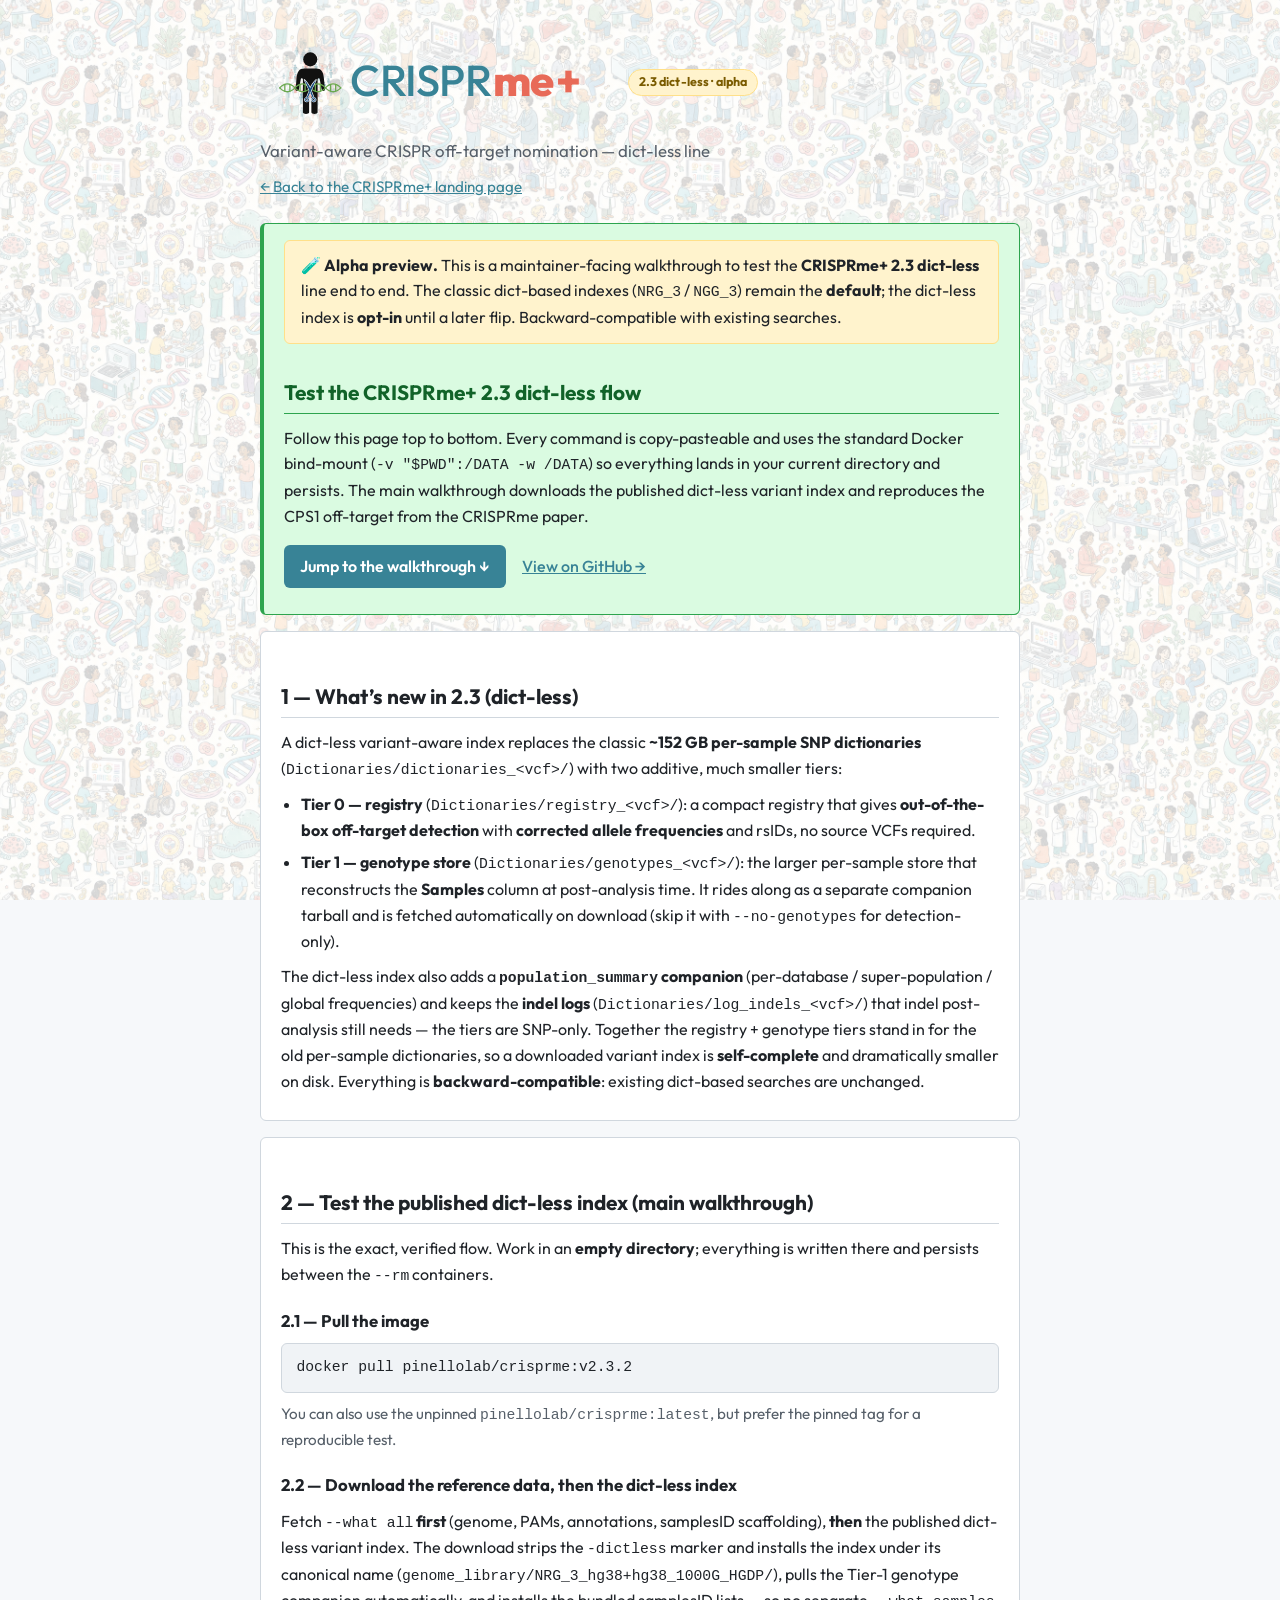
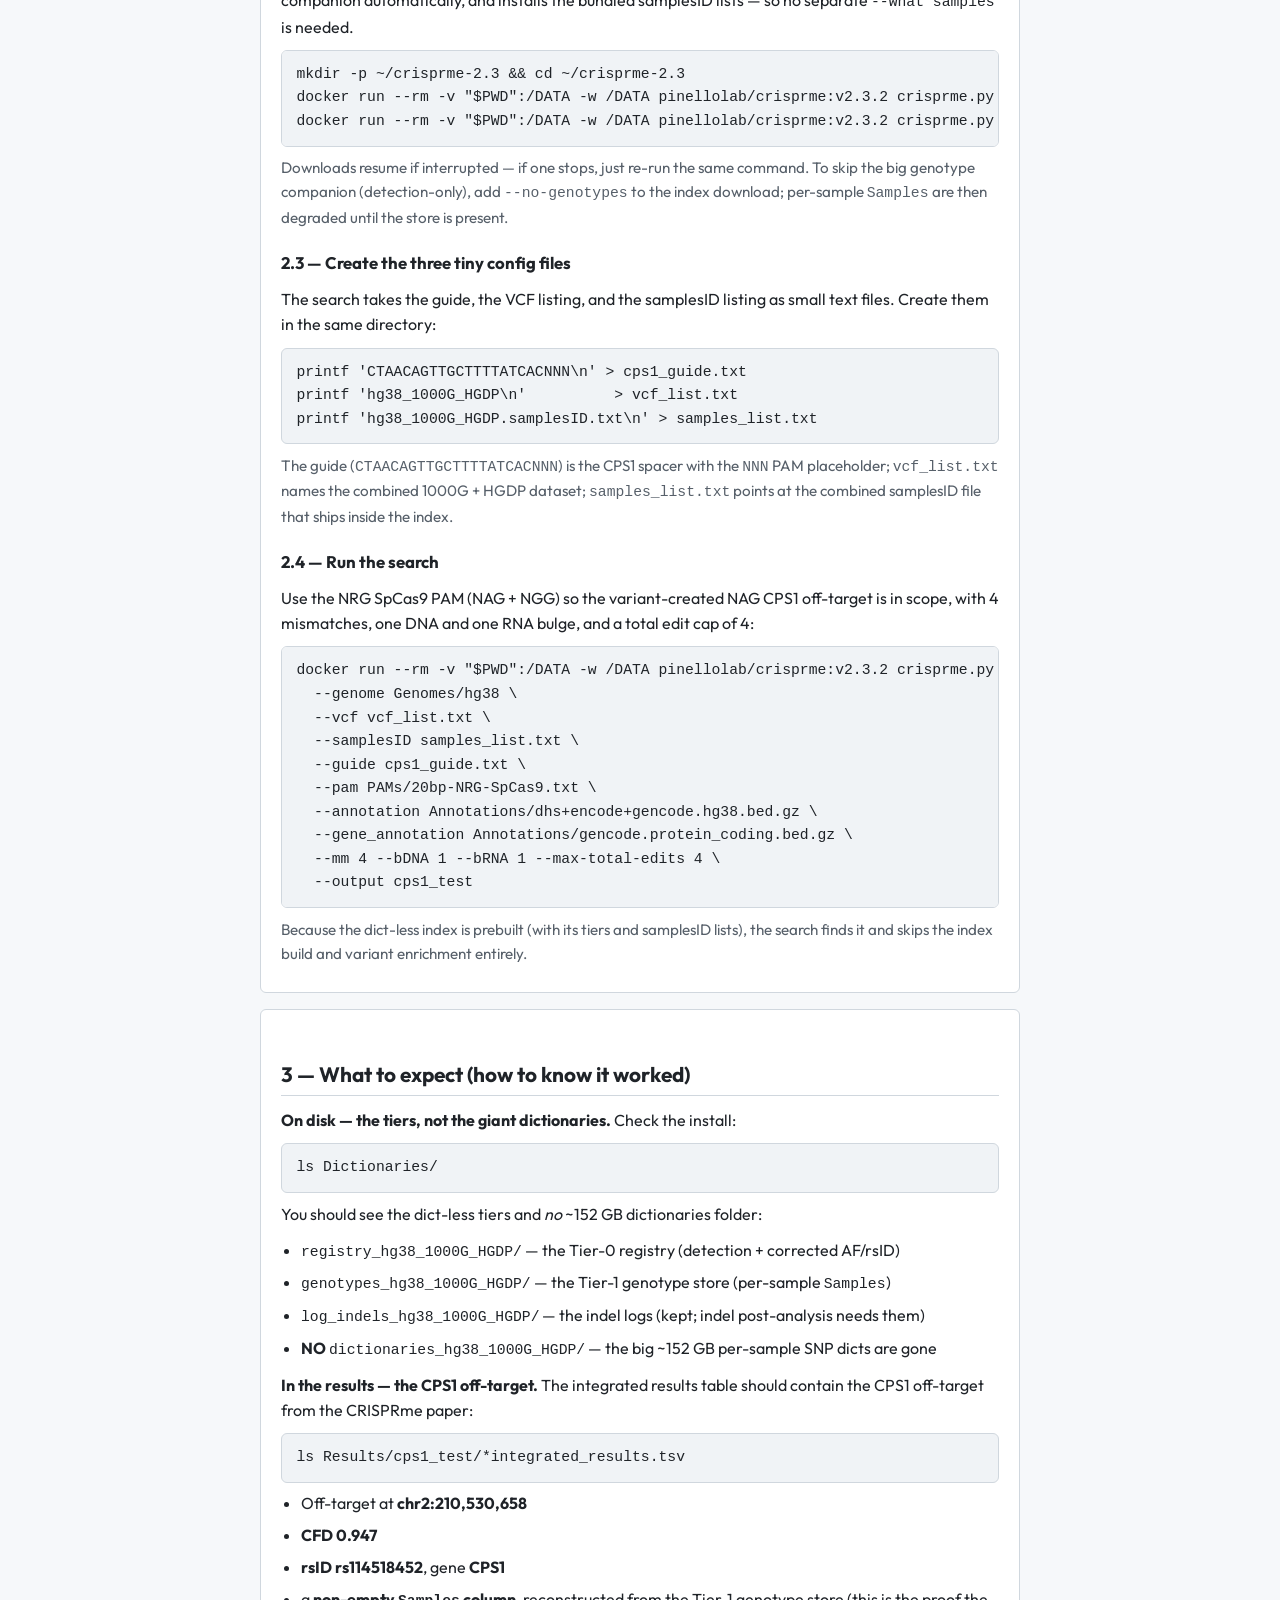
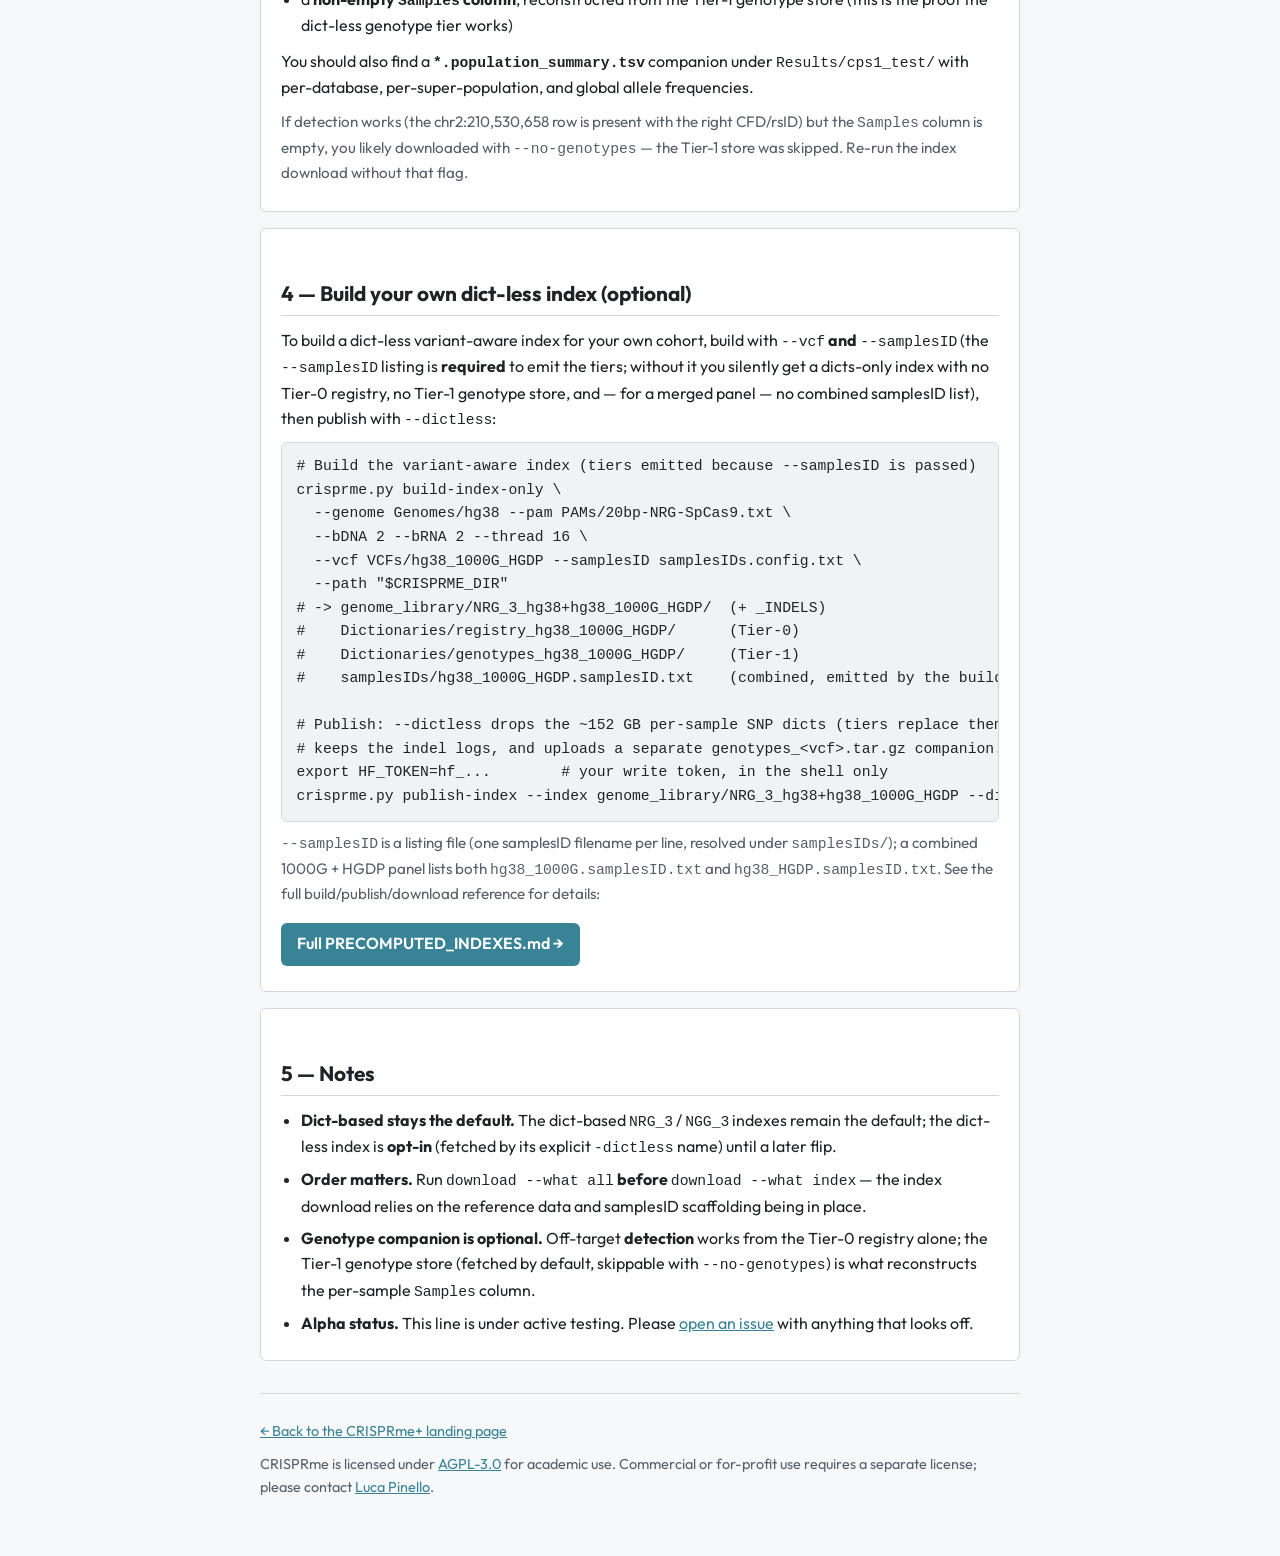
==== docs/alpha_2.3/index.html @ 14f368a3 "docs(alpha_2.3): step-by-step guide for the 2.3 dict-less line Add a new GitHub Pages page at docs/a" ====
<!DOCTYPE html>
<html lang="en">
<head>
  <meta charset="utf-8">
  <meta name="viewport" content="width=device-width, initial-scale=1">
  <meta name="description" content="Step-by-step guide to test the CRISPRme+ 2.3 dict-less line: pull the image, download the published dict-less variant index, run the CPS1 walkthrough, and verify the compact Tier-0 registry + Tier-1 genotype store that replace the ~152 GB per-sample SNP dictionaries.">
  <title>CRISPRme+ 2.3 (dict-less) — step-by-step guide</title>
  <link rel="icon" type="image/svg+xml" href="../crisprme-icon.svg">
  <link rel="icon" type="image/png" sizes="32x32" href="../favicon-32x32.png">
  <link rel="icon" type="image/png" sizes="16x16" href="../favicon-16x16.png">
  <link rel="icon" href="../favicon.ico">
  <link rel="apple-touch-icon" href="../apple-touch-icon.png">
  <link rel="stylesheet" href="../style.css">
</head>
<body>
  <header>
    <div class="brand">
      <img src="../crisprme-logo.svg" alt="CRISPRme+" class="logo">
      <span class="alpha-pill">2.3 dict-less &middot; alpha</span>
    </div>
    <p class="tagline">Variant-aware CRISPR off-target nomination &mdash; dict-less line</p>
    <p class="note"><a href="../">&larr; Back to the CRISPRme+ landing page</a></p>
  </header>

  <main>
    <section class="notice" aria-labelledby="intro-heading">
      <p class="alpha-banner">
        <strong>&#129514; Alpha preview.</strong> This is a maintainer-facing walkthrough
        to test the <strong>CRISPRme+ 2.3 dict-less</strong> line end to end. The
        classic dict-based indexes (<code>NRG_3</code> / <code>NGG_3</code>) remain the
        <strong>default</strong>; the dict-less index is <strong>opt-in</strong> until a
        later flip. Backward-compatible with existing searches.
      </p>
      <h2 id="intro-heading">Test the CRISPRme+ 2.3 dict-less flow</h2>
      <p>
        Follow this page top to bottom. Every command is copy-pasteable and uses the
        standard Docker bind-mount (<code>-v "$PWD":/DATA -w /DATA</code>) so everything
        lands in your current directory and persists. The main walkthrough downloads the
        published dict-less variant index and reproduces the CPS1 off-target from the
        CRISPRme paper.
      </p>
      <p class="cta-row">
        <a class="button" href="#walkthrough-heading">Jump to the walkthrough &darr;</a>
        <a class="secondary" href="https://github.com/pinellolab/crisprme-plus">View on GitHub &rarr;</a>
      </p>
    </section>

    <!-- ============ 1. What's new ============ -->
    <section aria-labelledby="whatsnew-heading">
      <h2 id="whatsnew-heading">1 &mdash; What&rsquo;s new in 2.3 (dict-less)</h2>
      <p>
        A dict-less variant-aware index replaces the classic <strong>~152&nbsp;GB
        per-sample SNP dictionaries</strong> (<code>Dictionaries/dictionaries_&lt;vcf&gt;/</code>)
        with two additive, much smaller tiers:
      </p>
      <ul class="reqs">
        <li>
          <strong>Tier&nbsp;0 &mdash; registry</strong>
          (<code>Dictionaries/registry_&lt;vcf&gt;/</code>): a compact registry that gives
          <strong>out-of-the-box off-target detection</strong> with
          <strong>corrected allele frequencies</strong> and rsIDs, no source VCFs
          required.
        </li>
        <li>
          <strong>Tier&nbsp;1 &mdash; genotype store</strong>
          (<code>Dictionaries/genotypes_&lt;vcf&gt;/</code>): the larger per-sample store
          that reconstructs the <strong>Samples</strong> column at post-analysis time. It
          rides along as a separate companion tarball and is fetched automatically on
          download (skip it with <code>--no-genotypes</code> for detection-only).
        </li>
      </ul>
      <p>
        The dict-less index also adds a <strong><code>population_summary</code>
        companion</strong> (per-database / super-population / global frequencies) and
        keeps the <strong>indel logs</strong> (<code>Dictionaries/log_indels_&lt;vcf&gt;/</code>)
        that indel post-analysis still needs &mdash; the tiers are SNP-only. Together the
        registry&nbsp;+&nbsp;genotype tiers stand in for the old per-sample dictionaries,
        so a downloaded variant index is <strong>self-complete</strong> and dramatically
        smaller on disk. Everything is <strong>backward-compatible</strong>: existing
        dict-based searches are unchanged.
      </p>
    </section>

    <!-- ============ 2. Main walkthrough ============ -->
    <section aria-labelledby="walkthrough-heading">
      <h2 id="walkthrough-heading">2 &mdash; Test the published dict-less index (main walkthrough)</h2>
      <p>
        This is the exact, verified flow. Work in an <strong>empty directory</strong>;
        everything is written there and persists between the <code>--rm</code>
        containers.
      </p>

      <h3>2.1 &mdash; Pull the image</h3>
      <pre><code>docker pull pinellolab/crisprme:v2.3.2</code></pre>
      <p class="note">
        You can also use the unpinned <code>pinellolab/crisprme:latest</code>, but prefer
        the pinned tag for a reproducible test.
      </p>

      <h3>2.2 &mdash; Download the reference data, then the dict-less index</h3>
      <p>
        Fetch <code>--what all</code> <strong>first</strong> (genome, PAMs, annotations,
        samplesID scaffolding), <strong>then</strong> the published dict-less variant
        index. The download strips the <code>-dictless</code> marker and installs the
        index under its canonical name (<code>genome_library/NRG_3_hg38+hg38_1000G_HGDP/</code>),
        pulls the Tier-1 genotype companion automatically, and installs the bundled
        samplesID lists &mdash; so no separate <code>--what samples</code> is needed.
      </p>
      <pre><code>mkdir -p ~/crisprme-2.3 &amp;&amp; cd ~/crisprme-2.3
docker run --rm -v "$PWD":/DATA -w /DATA pinellolab/crisprme:v2.3.2 crisprme.py download --what all
docker run --rm -v "$PWD":/DATA -w /DATA pinellolab/crisprme:v2.3.2 crisprme.py download --what index --index-name NRG_3_hg38-dictless+hg38_1000G_HGDP</code></pre>
      <p class="note">
        Downloads resume if interrupted &mdash; if one stops, just re-run the same
        command. To skip the big genotype companion (detection-only), add
        <code>--no-genotypes</code> to the index download; per-sample
        <code>Samples</code> are then degraded until the store is present.
      </p>

      <h3>2.3 &mdash; Create the three tiny config files</h3>
      <p>
        The search takes the guide, the VCF listing, and the samplesID listing as small
        text files. Create them in the same directory:
      </p>
      <pre><code>printf 'CTAACAGTTGCTTTTATCACNNN\n' &gt; cps1_guide.txt
printf 'hg38_1000G_HGDP\n'          &gt; vcf_list.txt
printf 'hg38_1000G_HGDP.samplesID.txt\n' &gt; samples_list.txt</code></pre>
      <p class="note">
        The guide (<code>CTAACAGTTGCTTTTATCACNNN</code>) is the CPS1 spacer with the
        <code>NNN</code> PAM placeholder; <code>vcf_list.txt</code> names the combined
        1000G&nbsp;+&nbsp;HGDP dataset; <code>samples_list.txt</code> points at the
        combined samplesID file that ships inside the index.
      </p>

      <h3>2.4 &mdash; Run the search</h3>
      <p>
        Use the NRG SpCas9 PAM (NAG&nbsp;+&nbsp;NGG) so the variant-created NAG CPS1
        off-target is in scope, with 4 mismatches, one DNA and one RNA bulge, and a total
        edit cap of 4:
      </p>
      <pre><code>docker run --rm -v "$PWD":/DATA -w /DATA pinellolab/crisprme:v2.3.2 crisprme.py complete-search \
  --genome Genomes/hg38 \
  --vcf vcf_list.txt \
  --samplesID samples_list.txt \
  --guide cps1_guide.txt \
  --pam PAMs/20bp-NRG-SpCas9.txt \
  --annotation Annotations/dhs+encode+gencode.hg38.bed.gz \
  --gene_annotation Annotations/gencode.protein_coding.bed.gz \
  --mm 4 --bDNA 1 --bRNA 1 --max-total-edits 4 \
  --output cps1_test</code></pre>
      <p class="note">
        Because the dict-less index is prebuilt (with its tiers and samplesID lists), the
        search finds it and skips the index build and variant enrichment entirely.
      </p>
    </section>

    <!-- ============ 3. What to expect ============ -->
    <section aria-labelledby="expect-heading">
      <h2 id="expect-heading">3 &mdash; What to expect (how to know it worked)</h2>
      <p><strong>On disk &mdash; the tiers, not the giant dictionaries.</strong> Check the install:</p>
      <pre><code>ls Dictionaries/</code></pre>
      <p>You should see the dict-less tiers and <em>no</em> ~152&nbsp;GB dictionaries folder:</p>
      <ul class="reqs">
        <li><code>registry_hg38_1000G_HGDP/</code> &mdash; the Tier-0 registry (detection + corrected AF/rsID)</li>
        <li><code>genotypes_hg38_1000G_HGDP/</code> &mdash; the Tier-1 genotype store (per-sample <code>Samples</code>)</li>
        <li><code>log_indels_hg38_1000G_HGDP/</code> &mdash; the indel logs (kept; indel post-analysis needs them)</li>
        <li><strong>NO</strong> <code>dictionaries_hg38_1000G_HGDP/</code> &mdash; the big ~152&nbsp;GB per-sample SNP dicts are gone</li>
      </ul>

      <p><strong>In the results &mdash; the CPS1 off-target.</strong> The integrated results table should contain the CPS1 off-target from the CRISPRme paper:</p>
      <pre><code>ls Results/cps1_test/*integrated_results.tsv</code></pre>
      <ul class="reqs">
        <li>Off-target at <strong>chr2:210,530,658</strong></li>
        <li><strong>CFD 0.947</strong></li>
        <li><strong>rsID rs114518452</strong>, gene <strong>CPS1</strong></li>
        <li>a <strong>non-empty <code>Samples</code> column</strong>, reconstructed from the Tier-1 genotype store (this is the proof the dict-less genotype tier works)</li>
      </ul>
      <p>
        You should also find a <strong><code>*.population_summary.tsv</code></strong>
        companion under <code>Results/cps1_test/</code> with per-database,
        per-super-population, and global allele frequencies.
      </p>
      <p class="note">
        If detection works (the chr2:210,530,658 row is present with the right CFD/rsID)
        but the <code>Samples</code> column is empty, you likely downloaded with
        <code>--no-genotypes</code> &mdash; the Tier-1 store was skipped. Re-run the index
        download without that flag.
      </p>
    </section>

    <!-- ============ 4. Build your own ============ -->
    <section aria-labelledby="build-heading">
      <h2 id="build-heading">4 &mdash; Build your own dict-less index (optional)</h2>
      <p>
        To build a dict-less variant-aware index for your own cohort, build with
        <code>--vcf</code> <strong>and</strong> <code>--samplesID</code> (the
        <code>--samplesID</code> listing is <strong>required</strong> to emit the tiers;
        without it you silently get a dicts-only index with no Tier-0 registry, no Tier-1
        genotype store, and &mdash; for a merged panel &mdash; no combined samplesID
        list), then publish with <code>--dictless</code>:
      </p>
      <pre><code># Build the variant-aware index (tiers emitted because --samplesID is passed)
crisprme.py build-index-only \
  --genome Genomes/hg38 --pam PAMs/20bp-NRG-SpCas9.txt \
  --bDNA 2 --bRNA 2 --thread 16 \
  --vcf VCFs/hg38_1000G_HGDP --samplesID samplesIDs.config.txt \
  --path "$CRISPRME_DIR"
# -> genome_library/NRG_3_hg38+hg38_1000G_HGDP/  (+ _INDELS)
#    Dictionaries/registry_hg38_1000G_HGDP/      (Tier-0)
#    Dictionaries/genotypes_hg38_1000G_HGDP/     (Tier-1)
#    samplesIDs/hg38_1000G_HGDP.samplesID.txt    (combined, emitted by the build)

# Publish: --dictless drops the ~152 GB per-sample SNP dicts (tiers replace them),
# keeps the indel logs, and uploads a separate genotypes_&lt;vcf&gt;.tar.gz companion.
export HF_TOKEN=hf_...        # your write token, in the shell only
crisprme.py publish-index --index genome_library/NRG_3_hg38+hg38_1000G_HGDP --dictless</code></pre>
      <p class="note">
        <code>--samplesID</code> is a listing file (one samplesID filename per line,
        resolved under <code>samplesIDs/</code>); a combined 1000G&nbsp;+&nbsp;HGDP panel
        lists both <code>hg38_1000G.samplesID.txt</code> and
        <code>hg38_HGDP.samplesID.txt</code>. See the full build/publish/download
        reference for details:
      </p>
      <p class="cta-row">
        <a class="button" href="https://github.com/pinellolab/crisprme-plus/blob/main/docs/PRECOMPUTED_INDEXES.md">Full PRECOMPUTED_INDEXES.md &rarr;</a>
      </p>
    </section>

    <!-- ============ 5. Notes ============ -->
    <section aria-labelledby="notes-heading">
      <h2 id="notes-heading">5 &mdash; Notes</h2>
      <ul class="reqs">
        <li>
          <strong>Dict-based stays the default.</strong> The dict-based
          <code>NRG_3</code> / <code>NGG_3</code> indexes remain the default; the
          dict-less index is <strong>opt-in</strong> (fetched by its explicit
          <code>-dictless</code> name) until a later flip.
        </li>
        <li>
          <strong>Order matters.</strong> Run <code>download --what all</code>
          <strong>before</strong> <code>download --what index</code> &mdash; the index
          download relies on the reference data and samplesID scaffolding being in place.
        </li>
        <li>
          <strong>Genotype companion is optional.</strong> Off-target
          <strong>detection</strong> works from the Tier-0 registry alone; the Tier-1
          genotype store (fetched by default, skippable with <code>--no-genotypes</code>)
          is what reconstructs the per-sample <code>Samples</code> column.
        </li>
        <li>
          <strong>Alpha status.</strong> This line is under active testing. Please
          <a href="https://github.com/pinellolab/crisprme-plus/issues/new/choose">open an issue</a>
          with anything that looks off.
        </li>
      </ul>
    </section>
  </main>

  <footer>
    <p>
      <a href="../">&larr; Back to the CRISPRme+ landing page</a>
    </p>
    <p>
      CRISPRme is licensed under
      <a href="https://github.com/pinellolab/crisprme-plus/blob/main/LICENSE">AGPL-3.0</a>
      for academic use. Commercial or for-profit use requires a separate
      license; please contact
      <a href="mailto:lpinello@mgh.harvard.edu">Luca Pinello</a>.
    </p>
  </footer>
</body>
</html>
---- docs/style.css ----
@font-face {
  font-family: 'Outfit';
  src: url('fonts/Outfit-variable.woff2') format('woff2');
  font-weight: 300 800;
  font-display: swap;
}

:root {
  --fg: #1f2328;
  --muted: #57606a;
  --bg: #f6f8fa;
  --card: #ffffff;
  --border: #d0d7de;
  --accent: #388396;
  --accent-dark: #2c6a78;
  --accent-fg: #ffffff;
  --notice-bg: #dafbe1;
  --notice-border: #2da44e;
  --notice-heading: #116329;
  --code-bg: #f0f3f6;
  --alpha-bg: #fff3cd;
  --alpha-border: #ffe08a;
  --alpha-fg: #7a5b00;
}

* { box-sizing: border-box; }

html { -webkit-text-size-adjust: 100%; }

body {
  margin: 0;
  padding: 2rem 1rem 3rem;
  font-family: 'Outfit', -apple-system, BlinkMacSystemFont, "Segoe UI", Roboto,
               Oxygen, Ubuntu, Cantarell, "Helvetica Neue", Arial, sans-serif;
  font-size: 16px;
  line-height: 1.6;
  color: var(--fg);
  /* Same tiled background as the CRISPRme+ web app (assets/crisprme_bg_tile.png):
     a translucent white veil over a fixed, repeating 600px tile, so content stays
     readable while the page shares the app's look. */
  background-color: var(--bg);
  background-image:
    linear-gradient(rgba(255, 255, 255, 0.78), rgba(255, 255, 255, 0.78)),
    url("crisprme_bg_tile.png");
  background-size: auto, 600px;
  background-repeat: repeat, repeat;
  background-position: center, center;
  background-attachment: fixed, fixed;
}

header, main, footer {
  max-width: 760px;
  margin: 0 auto;
}

header {
  margin-bottom: 1.5rem;
  text-align: left;
}

.brand {
  display: flex;
  align-items: center;
  flex-wrap: wrap;
  gap: 0.1rem 0.5rem;
}

.logo {
  display: block;
  max-width: 360px;
  width: 100%;
  height: auto;
}

.plus {
  font-size: 2.8rem;
  font-weight: 700;
  line-height: 1;
  color: var(--accent);
  margin-left: -0.35rem;
}

.alpha-pill {
  align-self: center;
  background: var(--alpha-bg);
  border: 1px solid var(--alpha-border);
  color: var(--alpha-fg);
  font-size: 0.78rem;
  font-weight: 700;
  letter-spacing: 0.01em;
  padding: 0.15rem 0.6rem;
  border-radius: 999px;
  white-space: nowrap;
}

.tagline {
  margin: 0.35rem 0 0;
  color: var(--muted);
  font-size: 1.05rem;
}

h2 {
  margin-top: 2rem;
  margin-bottom: 0.75rem;
  font-size: 1.3rem;
  border-bottom: 1px solid var(--border);
  padding-bottom: 0.25rem;
}

h3 {
  margin: 1.25rem 0 0.5rem;
  font-size: 1.05rem;
}

p { margin: 0.6rem 0; }

a {
  color: var(--accent);
  text-decoration: underline;
}

a:hover { text-decoration: none; }

a:focus-visible,
.button:focus-visible {
  outline: 2px solid var(--accent);
  outline-offset: 2px;
  border-radius: 3px;
}

section {
  background: var(--card);
  border: 1px solid var(--border);
  border-radius: 6px;
  padding: 1rem 1.25rem;
  margin: 1rem 0;
}

.notice {
  background: var(--notice-bg);
  border-color: var(--notice-border);
  border-left-width: 4px;
}

.notice h2 {
  color: var(--notice-heading);
  border-bottom-color: var(--notice-border);
}

.alpha-banner {
  background: var(--alpha-bg);
  border: 1px solid var(--alpha-border);
  border-radius: 6px;
  padding: 0.75rem 1rem;
  margin: 0 0 1rem;
}

.reqs {
  margin: 0.5rem 0;
  padding-left: 1.25rem;
}

.reqs li { margin: 0.4rem 0; }

.cta-row {
  margin-top: 1rem;
  display: flex;
  flex-wrap: wrap;
  align-items: center;
  gap: 0.75rem 1rem;
}

.button {
  display: inline-block;
  background: var(--accent);
  color: var(--accent-fg);
  padding: 0.55rem 1rem;
  border-radius: 6px;
  text-decoration: none;
  font-weight: 600;
}

.button:hover { background: var(--accent-dark); }

.secondary { font-weight: 500; }

pre {
  background: var(--code-bg);
  border: 1px solid var(--border);
  border-radius: 6px;
  padding: 0.75rem 0.9rem;
  overflow-x: auto;
  margin: 0.5rem 0;
}

code {
  font-family: ui-monospace, SFMono-Regular, "SF Mono", Menlo,
               Consolas, "Liberation Mono", monospace;
  font-size: 0.92rem;
}

pre code { display: block; white-space: pre; }

.note {
  color: var(--muted);
  font-size: 0.95rem;
}

.warn { color: #b00; }

.tabs {
  display: flex;
  gap: 0.25rem;
  margin: 1.25rem 0 0;
  border-bottom: 1px solid var(--border);
}

.tab {
  appearance: none;
  background: transparent;
  border: 1px solid transparent;
  border-bottom: none;
  border-radius: 6px 6px 0 0;
  padding: 0.5rem 1rem;
  margin-bottom: -1px;
  font: inherit;
  font-weight: 600;
  color: var(--muted);
  cursor: pointer;
}

.tab:hover { color: var(--fg); }

.tab .rec { font-weight: 500; font-size: 0.82rem; opacity: 0.85; }

.tab[aria-selected="true"] {
  color: var(--accent);
  background: var(--card);
  border-color: var(--border);
  border-bottom-color: var(--card);
}

.tab:focus-visible {
  outline: 2px solid var(--accent);
  outline-offset: 2px;
  border-radius: 6px;
}

.tab-panel { padding-top: 0.25rem; }

.tab-panel[hidden] { display: none; }

.advanced {
  margin-top: 1.25rem;
  border-top: 1px solid var(--border);
  padding-top: 0.75rem;
}

.advanced summary {
  cursor: pointer;
  font-weight: 600;
  color: var(--accent);
}

.advanced[open] summary { margin-bottom: 0.5rem; }

.resource-grid {
  display: grid;
  grid-template-columns: 1fr 1fr;
  gap: 0.9rem;
  margin-top: 0.75rem;
}

.resource-card {
  border: 1px solid var(--border);
  border-radius: 6px;
  padding: 0.75rem 0.9rem;
  background: var(--bg);
}

.resource-card h3 { margin-top: 0; }

ul.links {
  margin: 0.5rem 0;
  padding-left: 1.25rem;
}

ul.links li { margin: 0.15rem 0; }

.citation { font-size: 0.95rem; }

footer {
  margin-top: 2rem;
  padding-top: 1rem;
  border-top: 1px solid var(--border);
  color: var(--muted);
  font-size: 0.9rem;
}

@media (max-width: 480px) {
  body { padding: 1.25rem 0.75rem 2rem; }
  .logo { max-width: 260px; }
  .plus { font-size: 2.2rem; }
  section { padding: 0.85rem 0.9rem; }
  .resource-grid { grid-template-columns: 1fr; }
  .cta-row { flex-direction: column; align-items: flex-start; }
  .button { width: 100%; text-align: center; }
}
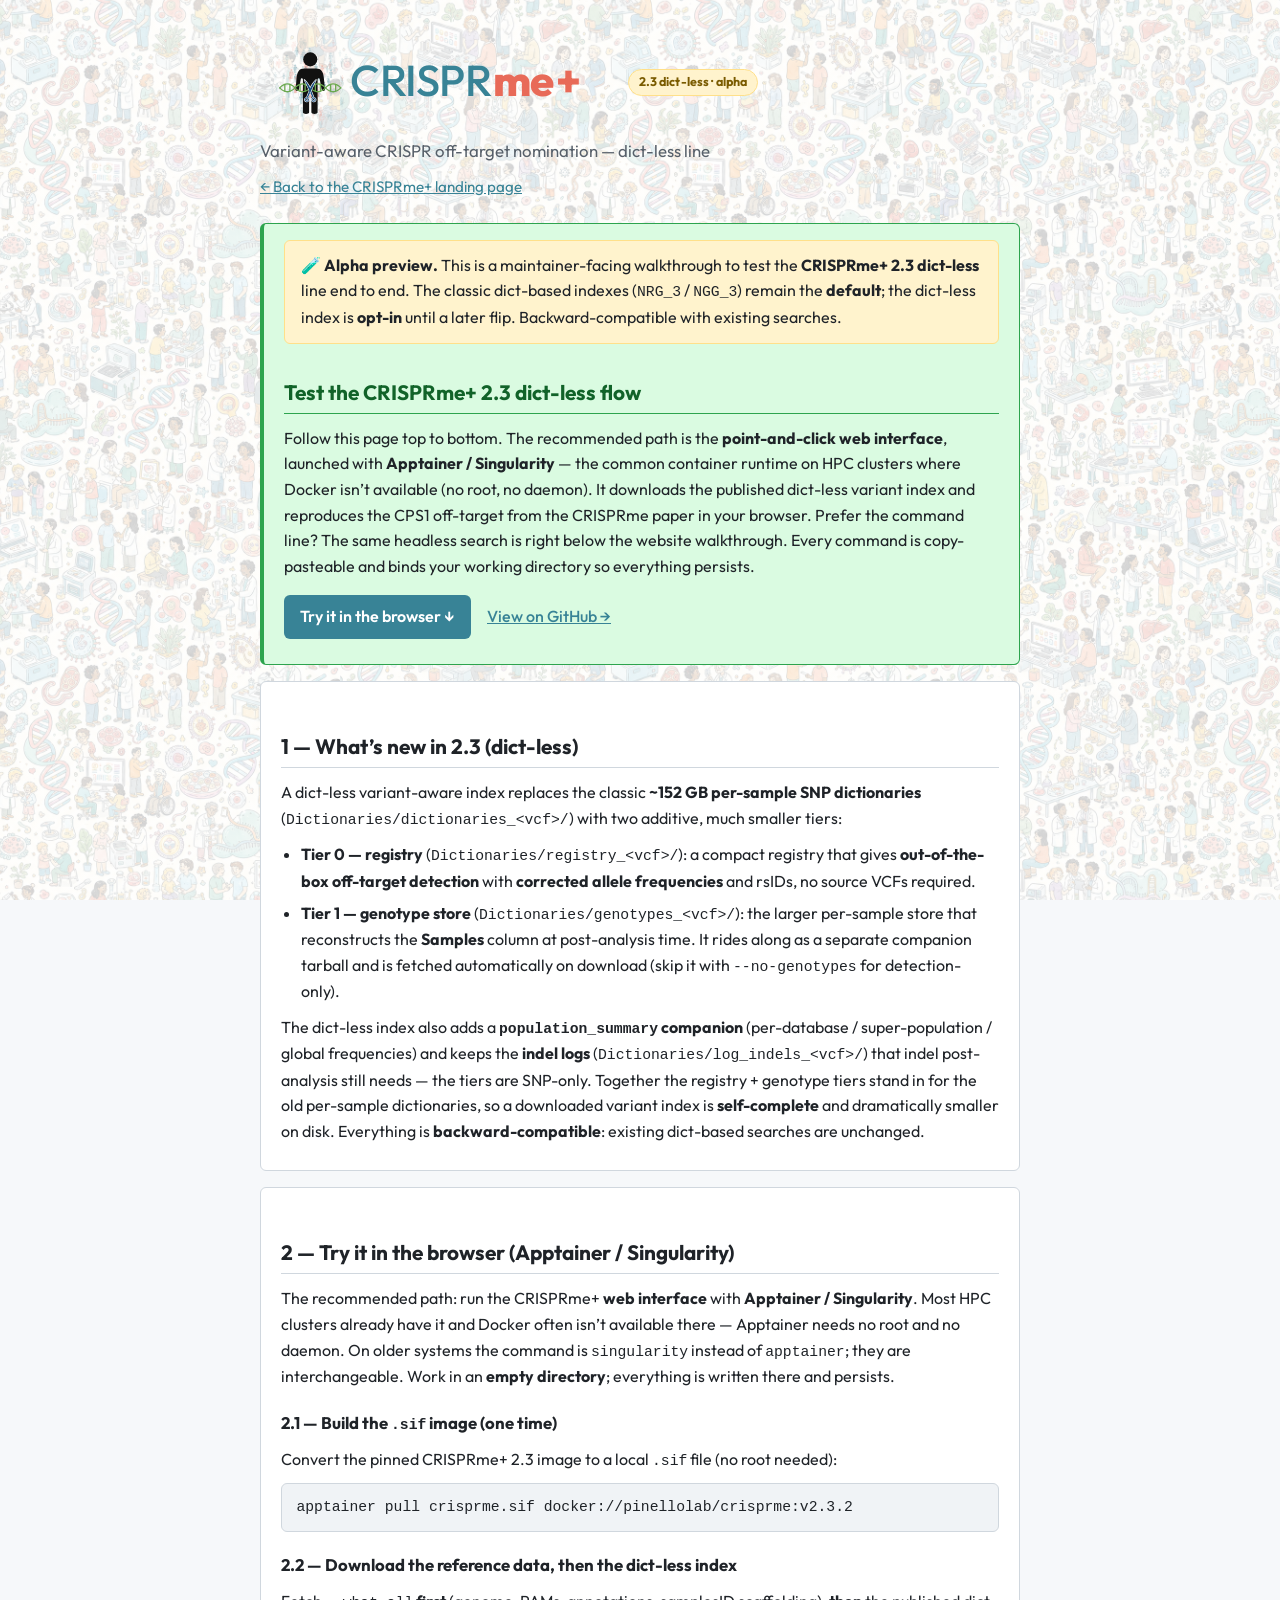
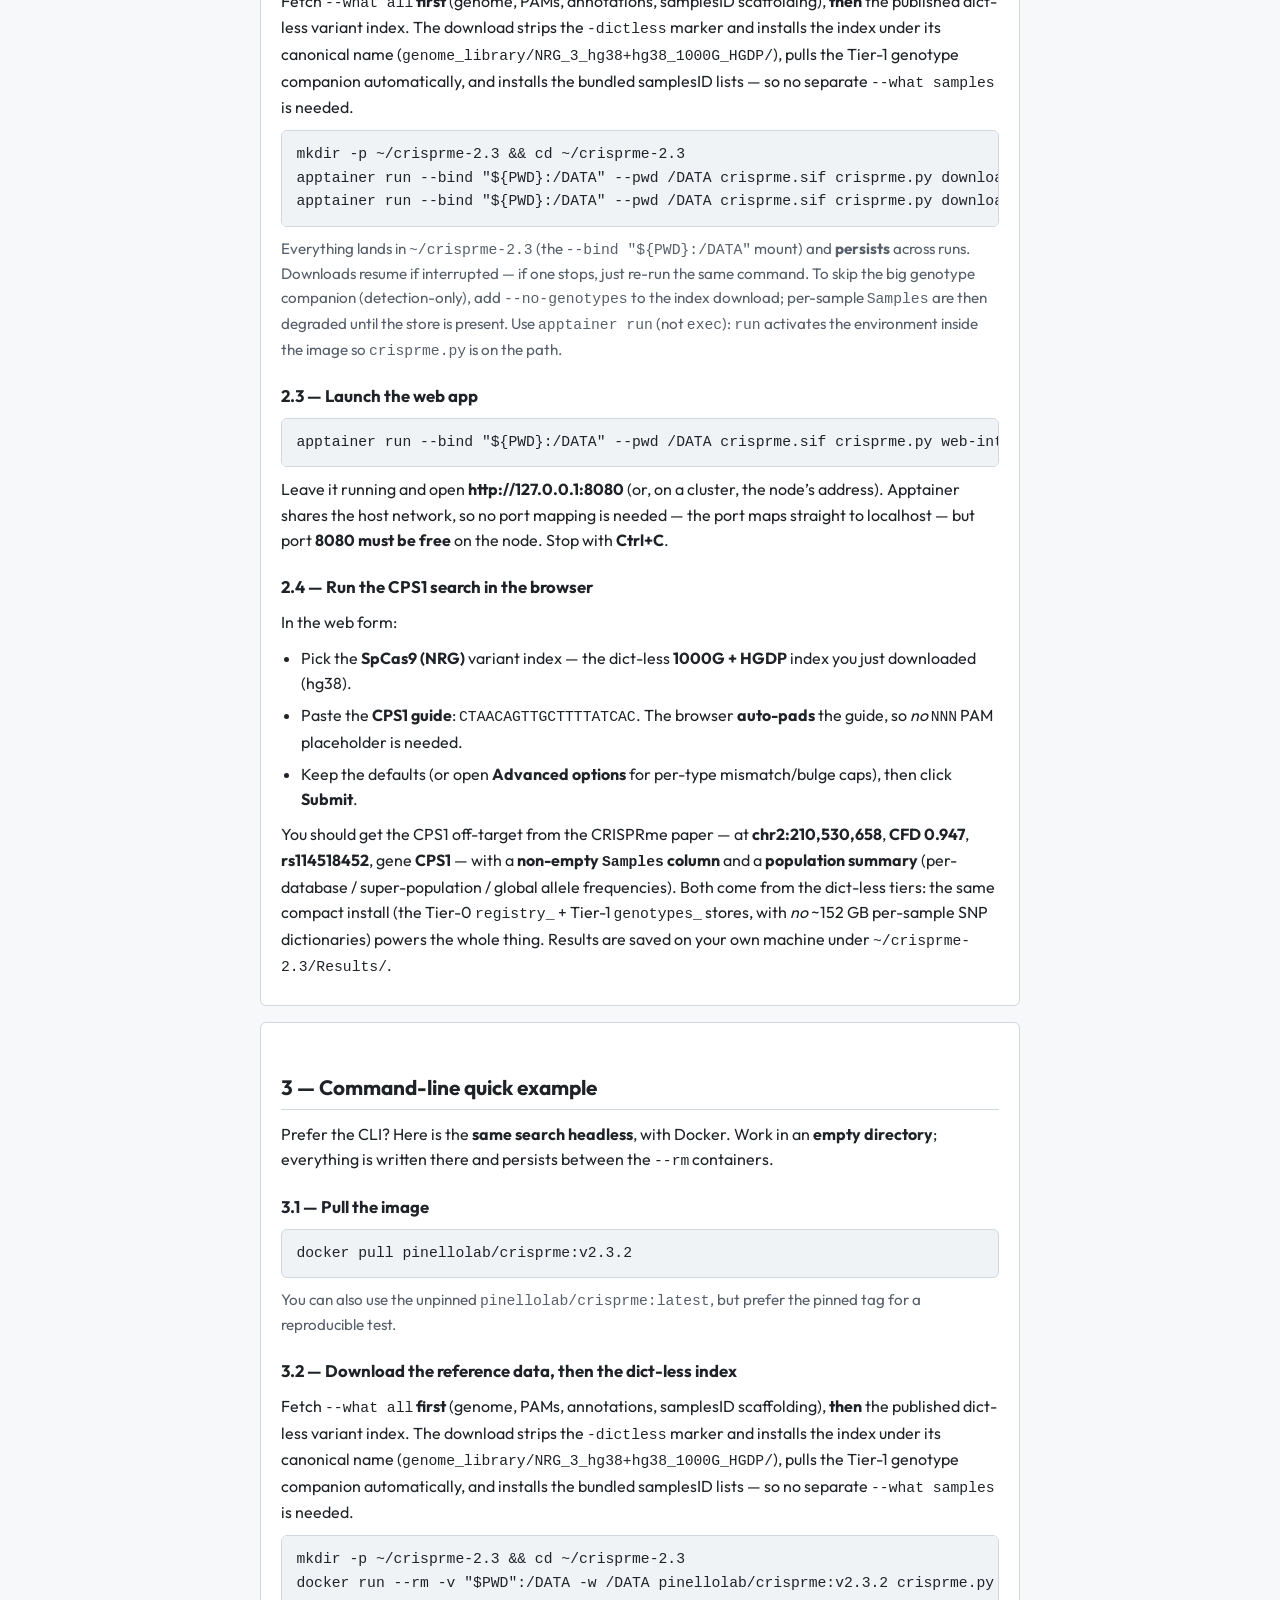
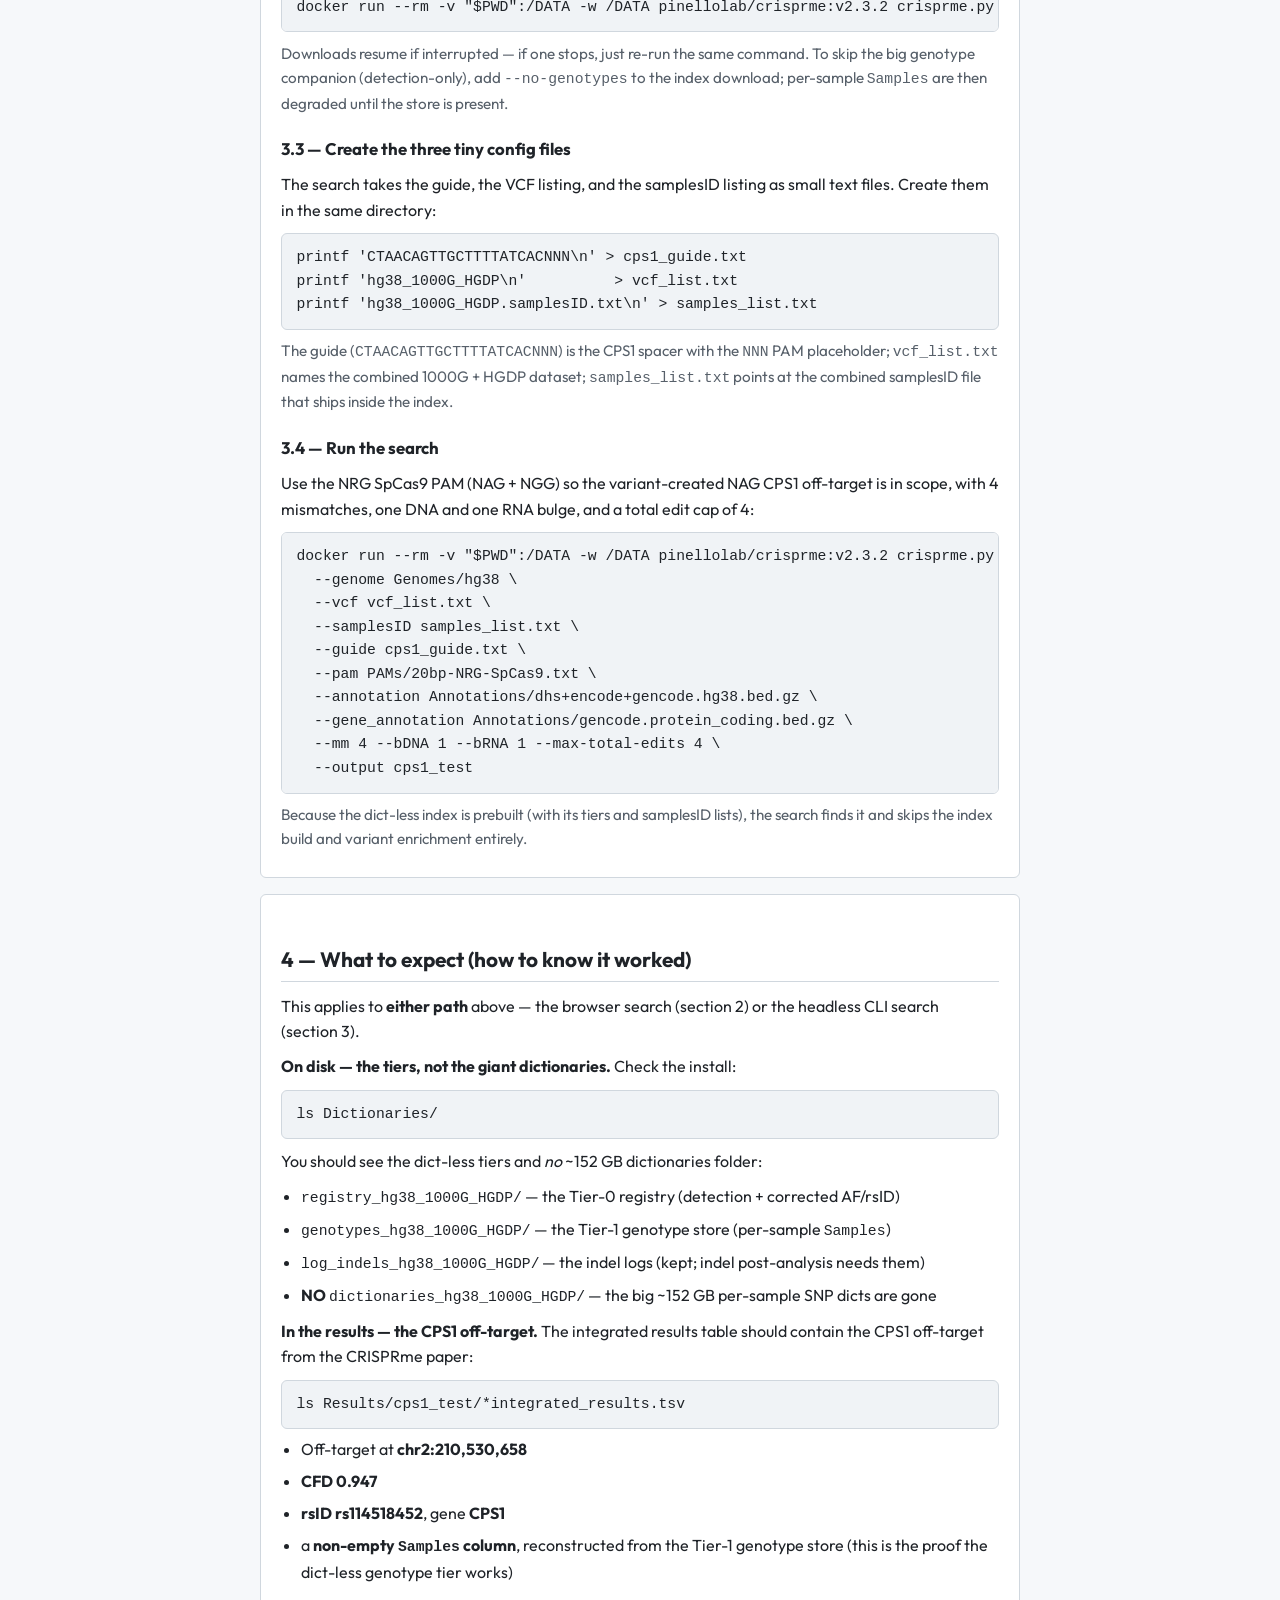
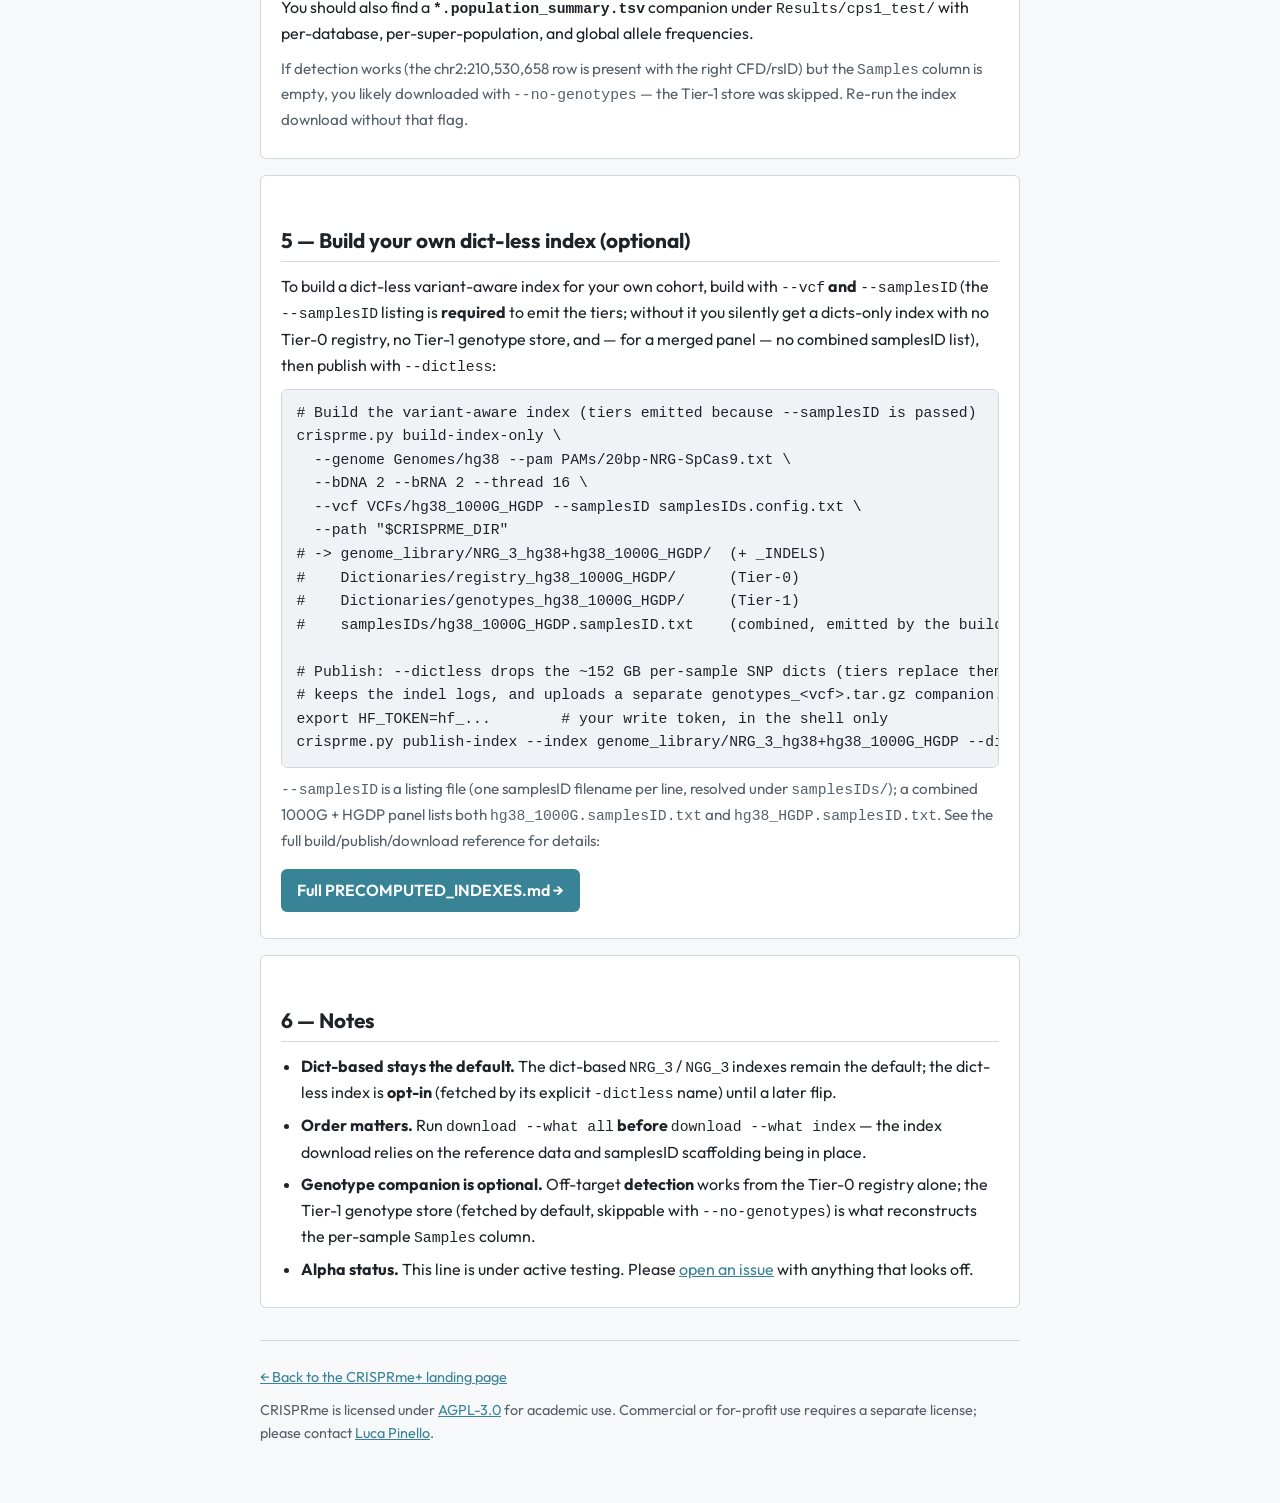
==== commit 63874fab: "docs(alpha_2.3): lead with the Apptainer/Singularity web-app option Restructure the alpha_2.3 dict-l" ====
--- a/docs/alpha_2.3/index.html
+++ b/docs/alpha_2.3/index.html
@@ -33,14 +33,17 @@
       </p>
       <h2 id="intro-heading">Test the CRISPRme+ 2.3 dict-less flow</h2>
       <p>
-        Follow this page top to bottom. Every command is copy-pasteable and uses the
-        standard Docker bind-mount (<code>-v "$PWD":/DATA -w /DATA</code>) so everything
-        lands in your current directory and persists. The main walkthrough downloads the
-        published dict-less variant index and reproduces the CPS1 off-target from the
-        CRISPRme paper.
+        Follow this page top to bottom. The recommended path is the
+        <strong>point-and-click web interface</strong>, launched with
+        <strong>Apptainer / Singularity</strong> &mdash; the common container runtime on
+        HPC clusters where Docker isn&rsquo;t available (no root, no daemon). It downloads
+        the published dict-less variant index and reproduces the CPS1 off-target from the
+        CRISPRme paper in your browser. Prefer the command line? The same headless search
+        is right below the website walkthrough. Every command is copy-pasteable and binds
+        your working directory so everything persists.
       </p>
       <p class="cta-row">
-        <a class="button" href="#walkthrough-heading">Jump to the walkthrough &darr;</a>
+        <a class="button" href="#web-heading">Try it in the browser &darr;</a>
         <a class="secondary" href="https://github.com/pinellolab/crisprme-plus">View on GitHub &rarr;</a>
       </p>
     </section>
@@ -81,21 +84,24 @@
       </p>
     </section>
 
-    <!-- ============ 2. Main walkthrough ============ -->
-    <section aria-labelledby="walkthrough-heading">
-      <h2 id="walkthrough-heading">2 &mdash; Test the published dict-less index (main walkthrough)</h2>
-      <p>
-        This is the exact, verified flow. Work in an <strong>empty directory</strong>;
-        everything is written there and persists between the <code>--rm</code>
-        containers.
-      </p>
-
-      <h3>2.1 &mdash; Pull the image</h3>
-      <pre><code>docker pull pinellolab/crisprme:v2.3.2</code></pre>
-      <p class="note">
-        You can also use the unpinned <code>pinellolab/crisprme:latest</code>, but prefer
-        the pinned tag for a reproducible test.
-      </p>
+    <!-- ============ 2. Try it in the browser (Apptainer / Singularity) ============ -->
+    <section aria-labelledby="web-heading">
+      <h2 id="web-heading">2 &mdash; Try it in the browser (Apptainer / Singularity)</h2>
+      <p>
+        The recommended path: run the CRISPRme+ <strong>web interface</strong> with
+        <strong>Apptainer / Singularity</strong>. Most HPC clusters already have it and
+        Docker often isn&rsquo;t available there &mdash; Apptainer needs no root and no
+        daemon. On older systems the command is <code>singularity</code> instead of
+        <code>apptainer</code>; they are interchangeable. Work in an <strong>empty
+        directory</strong>; everything is written there and persists.
+      </p>
+
+      <h3>2.1 &mdash; Build the <code>.sif</code> image (one time)</h3>
+      <p>
+        Convert the pinned CRISPRme+ 2.3 image to a local <code>.sif</code> file (no root
+        needed):
+      </p>
+      <pre><code>apptainer pull crisprme.sif docker://pinellolab/crisprme:v2.3.2</code></pre>
 
       <h3>2.2 &mdash; Download the reference data, then the dict-less index</h3>
       <p>
@@ -107,6 +113,78 @@
         samplesID lists &mdash; so no separate <code>--what samples</code> is needed.
       </p>
       <pre><code>mkdir -p ~/crisprme-2.3 &amp;&amp; cd ~/crisprme-2.3
+apptainer run --bind "${PWD}:/DATA" --pwd /DATA crisprme.sif crisprme.py download --what all --path /DATA
+apptainer run --bind "${PWD}:/DATA" --pwd /DATA crisprme.sif crisprme.py download --what index --index-name NRG_3_hg38-dictless+hg38_1000G_HGDP --path /DATA</code></pre>
+      <p class="note">
+        Everything lands in <code>~/crisprme-2.3</code> (the <code>--bind "${PWD}:/DATA"</code>
+        mount) and <strong>persists</strong> across runs. Downloads resume if interrupted
+        &mdash; if one stops, just re-run the same command. To skip the big genotype
+        companion (detection-only), add <code>--no-genotypes</code> to the index download;
+        per-sample <code>Samples</code> are then degraded until the store is present. Use
+        <code>apptainer run</code> (not <code>exec</code>): <code>run</code> activates the
+        environment inside the image so <code>crisprme.py</code> is on the path.
+      </p>
+
+      <h3>2.3 &mdash; Launch the web app</h3>
+      <pre><code>apptainer run --bind "${PWD}:/DATA" --pwd /DATA crisprme.sif crisprme.py web-interface</code></pre>
+      <p>
+        Leave it running and open <strong>http://127.0.0.1:8080</strong> (or, on a
+        cluster, the node&rsquo;s address). Apptainer shares the host network, so no port
+        mapping is needed &mdash; the port maps straight to localhost &mdash; but port
+        <strong>8080 must be free</strong> on the node. Stop with <strong>Ctrl+C</strong>.
+      </p>
+
+      <h3>2.4 &mdash; Run the CPS1 search in the browser</h3>
+      <p>In the web form:</p>
+      <ul class="reqs">
+        <li>Pick the <strong>SpCas9 (NRG)</strong> variant index &mdash; the dict-less
+          <strong>1000G&nbsp;+&nbsp;HGDP</strong> index you just downloaded (hg38).</li>
+        <li>Paste the <strong>CPS1 guide</strong>: <code>CTAACAGTTGCTTTTATCAC</code>. The
+          browser <strong>auto-pads</strong> the guide, so <em>no</em> <code>NNN</code>
+          PAM placeholder is needed.</li>
+        <li>Keep the defaults (or open <strong>Advanced options</strong> for per-type
+          mismatch/bulge caps), then click <strong>Submit</strong>.</li>
+      </ul>
+      <p>
+        You should get the CPS1 off-target from the CRISPRme paper &mdash; at
+        <strong>chr2:210,530,658</strong>, <strong>CFD 0.947</strong>,
+        <strong>rs114518452</strong>, gene <strong>CPS1</strong> &mdash; with a
+        <strong>non-empty <code>Samples</code> column</strong> and a
+        <strong>population summary</strong> (per-database / super-population / global
+        allele frequencies). Both come from the dict-less tiers: the same compact install
+        (the Tier-0 <code>registry_</code> + Tier-1 <code>genotypes_</code> stores, with
+        <em>no</em> ~152&nbsp;GB per-sample SNP dictionaries) powers the whole thing.
+        Results are saved on your own machine under
+        <code>~/crisprme-2.3/Results/</code>.
+      </p>
+    </section>
+
+    <!-- ============ 3. Command-line quick example ============ -->
+    <section aria-labelledby="cli-heading">
+      <h2 id="cli-heading">3 &mdash; Command-line quick example</h2>
+      <p>
+        Prefer the CLI? Here is the <strong>same search headless</strong>, with Docker.
+        Work in an <strong>empty directory</strong>; everything is written there and
+        persists between the <code>--rm</code> containers.
+      </p>
+
+      <h3>3.1 &mdash; Pull the image</h3>
+      <pre><code>docker pull pinellolab/crisprme:v2.3.2</code></pre>
+      <p class="note">
+        You can also use the unpinned <code>pinellolab/crisprme:latest</code>, but prefer
+        the pinned tag for a reproducible test.
+      </p>
+
+      <h3>3.2 &mdash; Download the reference data, then the dict-less index</h3>
+      <p>
+        Fetch <code>--what all</code> <strong>first</strong> (genome, PAMs, annotations,
+        samplesID scaffolding), <strong>then</strong> the published dict-less variant
+        index. The download strips the <code>-dictless</code> marker and installs the
+        index under its canonical name (<code>genome_library/NRG_3_hg38+hg38_1000G_HGDP/</code>),
+        pulls the Tier-1 genotype companion automatically, and installs the bundled
+        samplesID lists &mdash; so no separate <code>--what samples</code> is needed.
+      </p>
+      <pre><code>mkdir -p ~/crisprme-2.3 &amp;&amp; cd ~/crisprme-2.3
 docker run --rm -v "$PWD":/DATA -w /DATA pinellolab/crisprme:v2.3.2 crisprme.py download --what all
 docker run --rm -v "$PWD":/DATA -w /DATA pinellolab/crisprme:v2.3.2 crisprme.py download --what index --index-name NRG_3_hg38-dictless+hg38_1000G_HGDP</code></pre>
       <p class="note">
@@ -116,7 +194,7 @@
         <code>Samples</code> are then degraded until the store is present.
       </p>
 
-      <h3>2.3 &mdash; Create the three tiny config files</h3>
+      <h3>3.3 &mdash; Create the three tiny config files</h3>
       <p>
         The search takes the guide, the VCF listing, and the samplesID listing as small
         text files. Create them in the same directory:
@@ -131,7 +209,7 @@
         combined samplesID file that ships inside the index.
       </p>
 
-      <h3>2.4 &mdash; Run the search</h3>
+      <h3>3.4 &mdash; Run the search</h3>
       <p>
         Use the NRG SpCas9 PAM (NAG&nbsp;+&nbsp;NGG) so the variant-created NAG CPS1
         off-target is in scope, with 4 mismatches, one DNA and one RNA bulge, and a total
@@ -153,9 +231,13 @@
       </p>
     </section>
 
-    <!-- ============ 3. What to expect ============ -->
+    <!-- ============ 4. What to expect ============ -->
     <section aria-labelledby="expect-heading">
-      <h2 id="expect-heading">3 &mdash; What to expect (how to know it worked)</h2>
+      <h2 id="expect-heading">4 &mdash; What to expect (how to know it worked)</h2>
+      <p>
+        This applies to <strong>either path</strong> above &mdash; the browser search
+        (section&nbsp;2) or the headless CLI search (section&nbsp;3).
+      </p>
       <p><strong>On disk &mdash; the tiers, not the giant dictionaries.</strong> Check the install:</p>
       <pre><code>ls Dictionaries/</code></pre>
       <p>You should see the dict-less tiers and <em>no</em> ~152&nbsp;GB dictionaries folder:</p>
@@ -187,9 +269,9 @@
       </p>
     </section>
 
-    <!-- ============ 4. Build your own ============ -->
+    <!-- ============ 5. Build your own ============ -->
     <section aria-labelledby="build-heading">
-      <h2 id="build-heading">4 &mdash; Build your own dict-less index (optional)</h2>
+      <h2 id="build-heading">5 &mdash; Build your own dict-less index (optional)</h2>
       <p>
         To build a dict-less variant-aware index for your own cohort, build with
         <code>--vcf</code> <strong>and</strong> <code>--samplesID</code> (the
@@ -225,9 +307,9 @@
       </p>
     </section>
 
-    <!-- ============ 5. Notes ============ -->
+    <!-- ============ 6. Notes ============ -->
     <section aria-labelledby="notes-heading">
-      <h2 id="notes-heading">5 &mdash; Notes</h2>
+      <h2 id="notes-heading">6 &mdash; Notes</h2>
       <ul class="reqs">
         <li>
           <strong>Dict-based stays the default.</strong> The dict-based
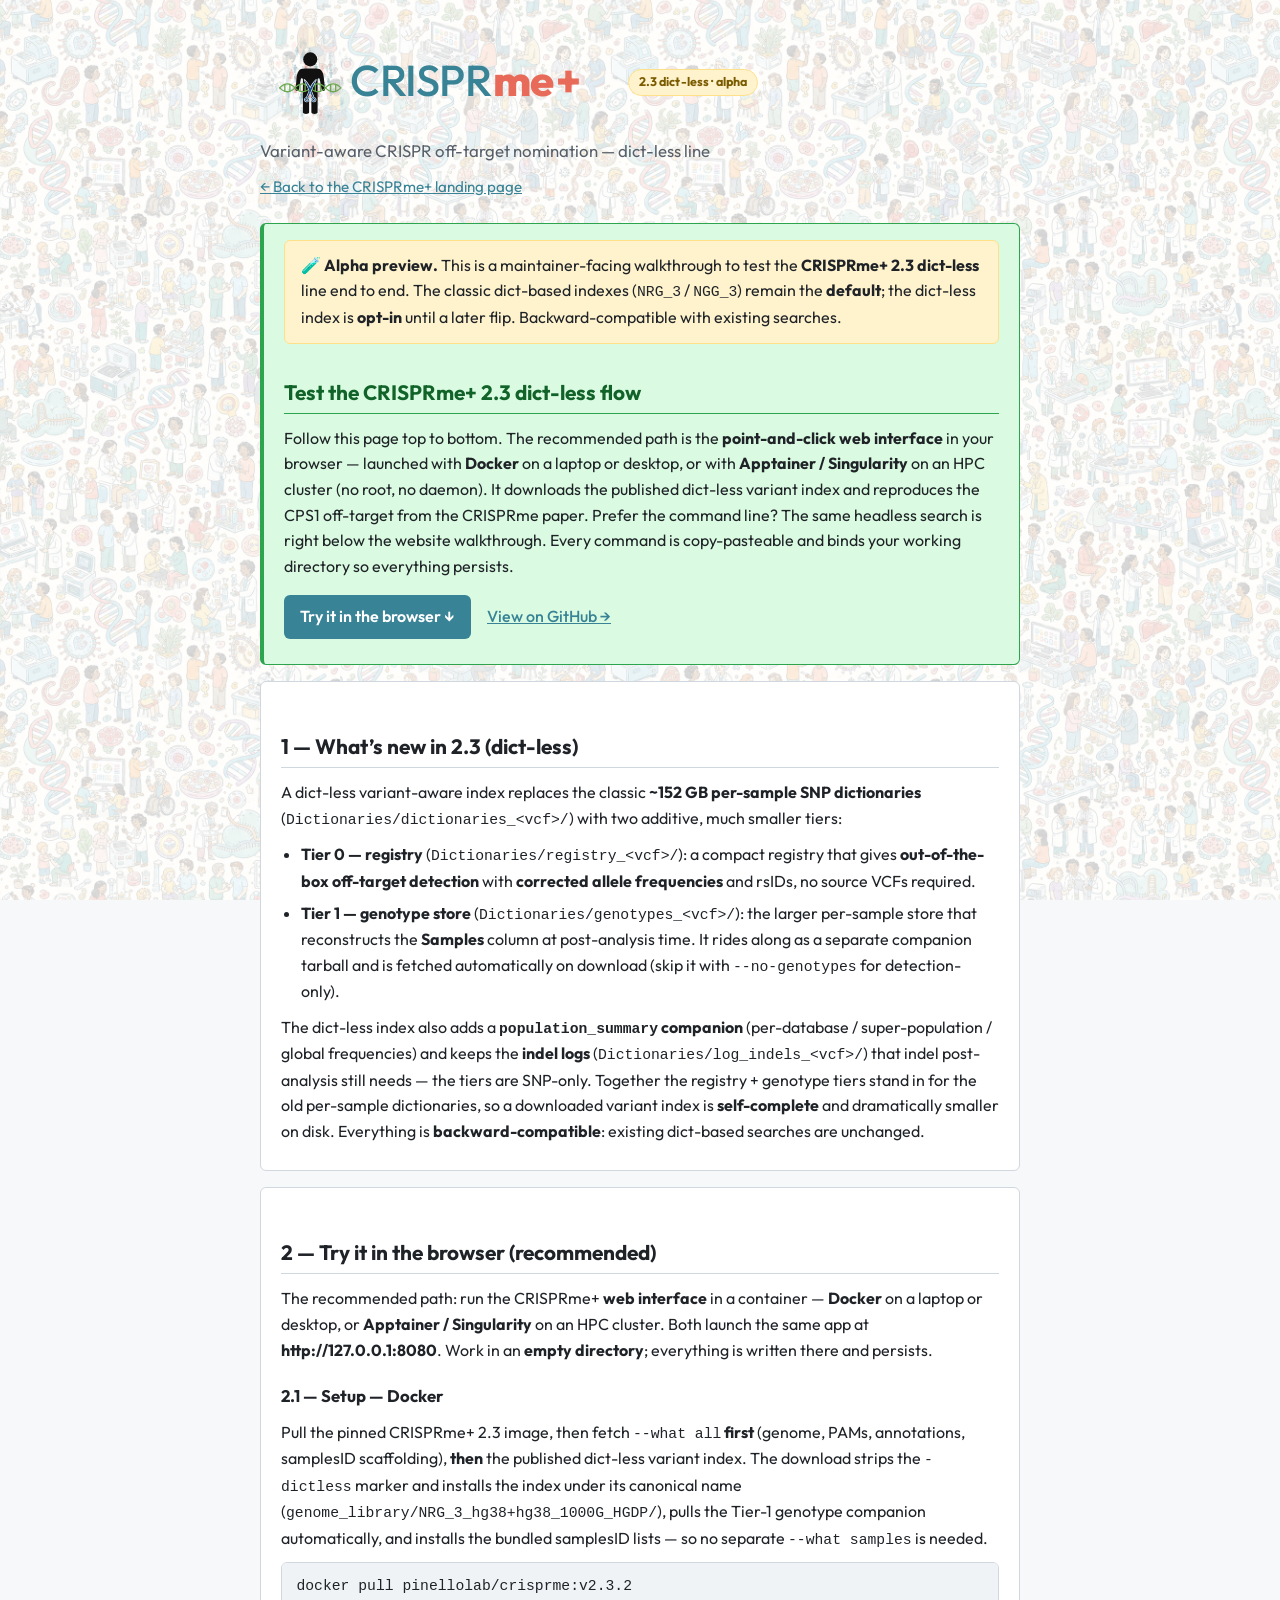
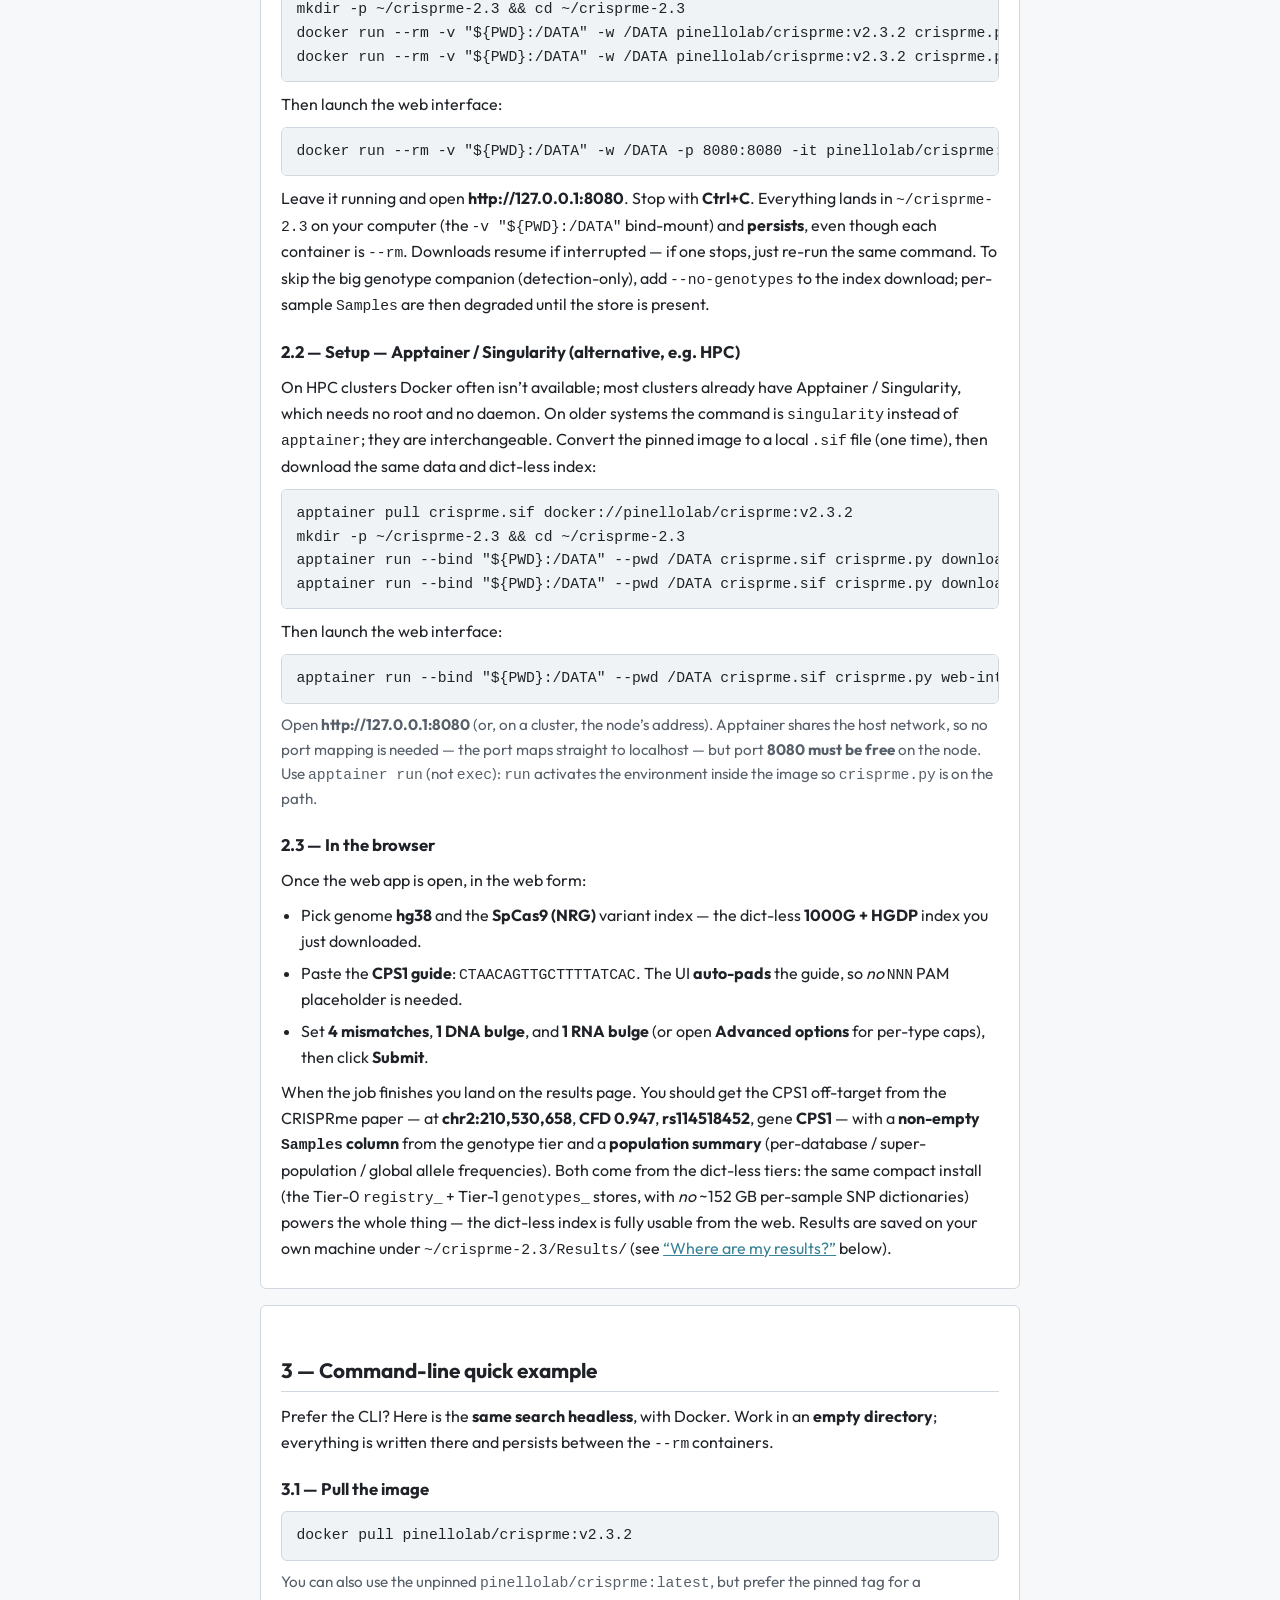
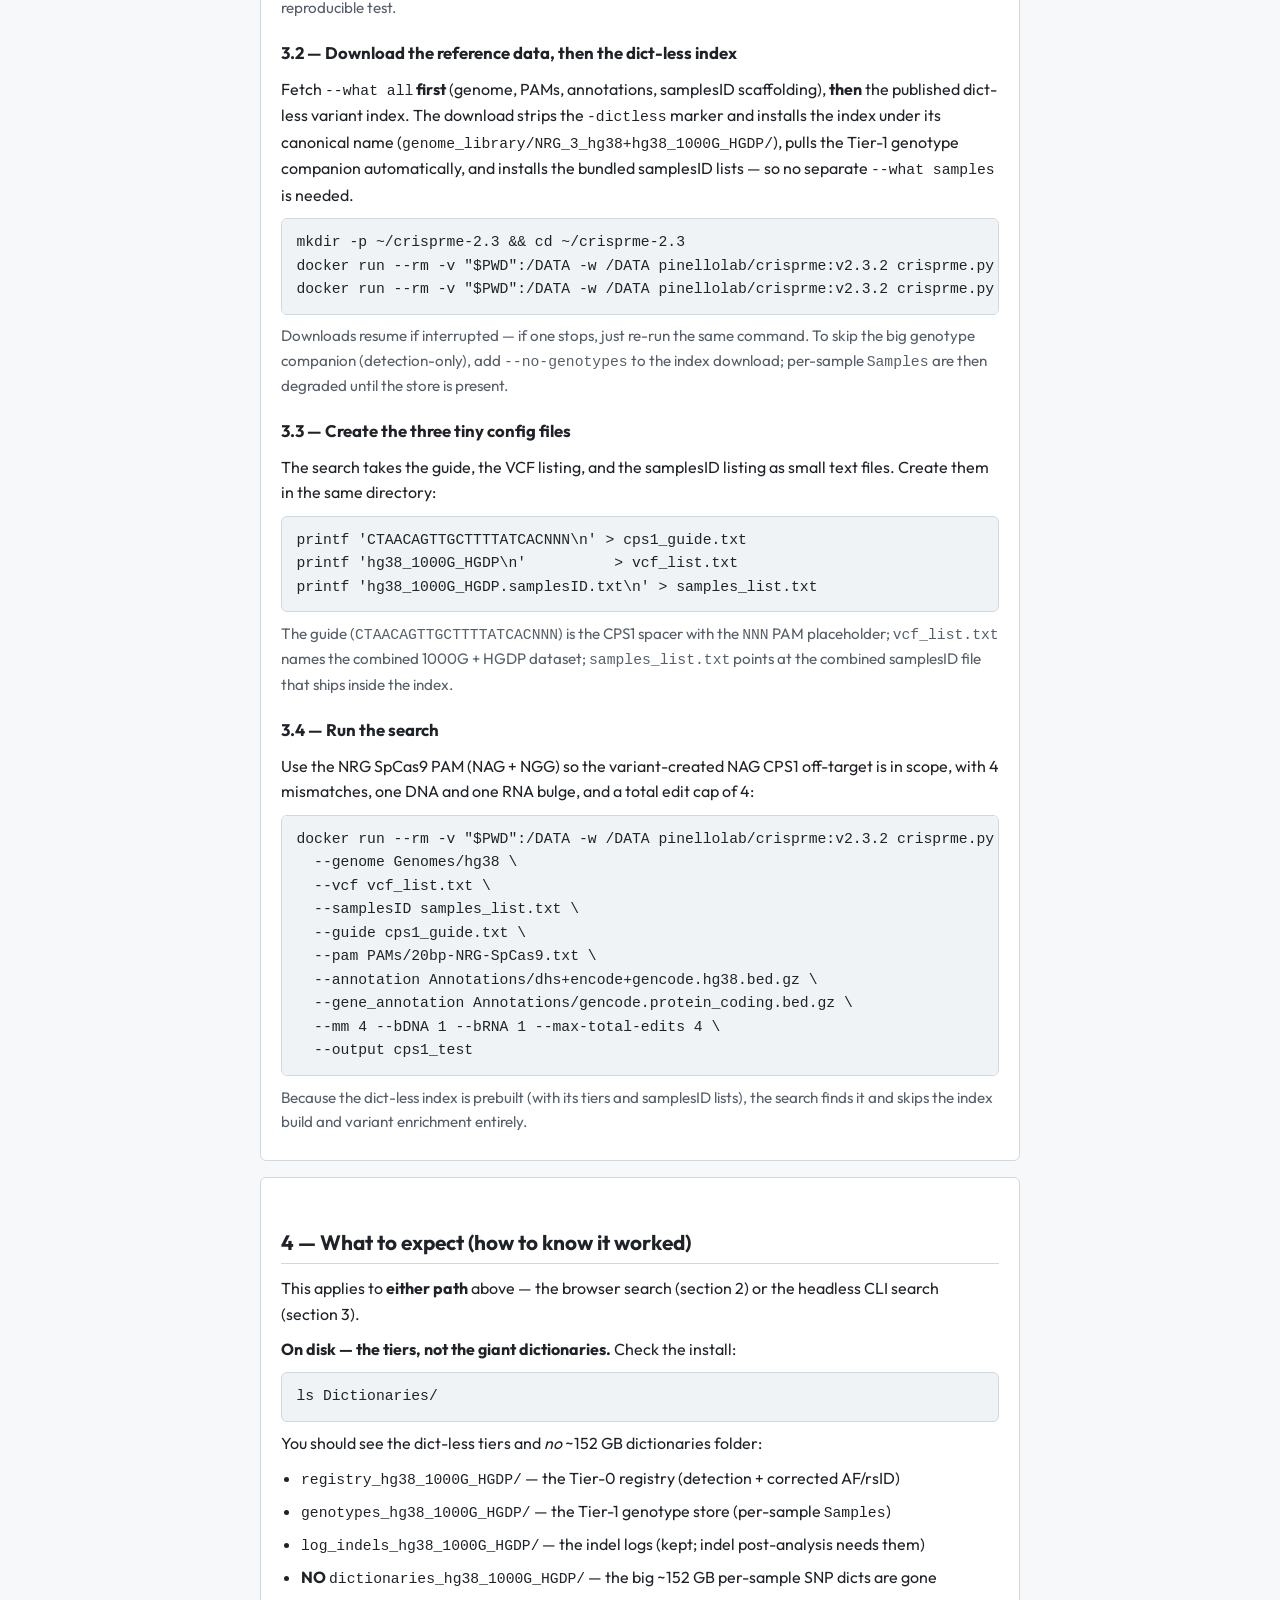
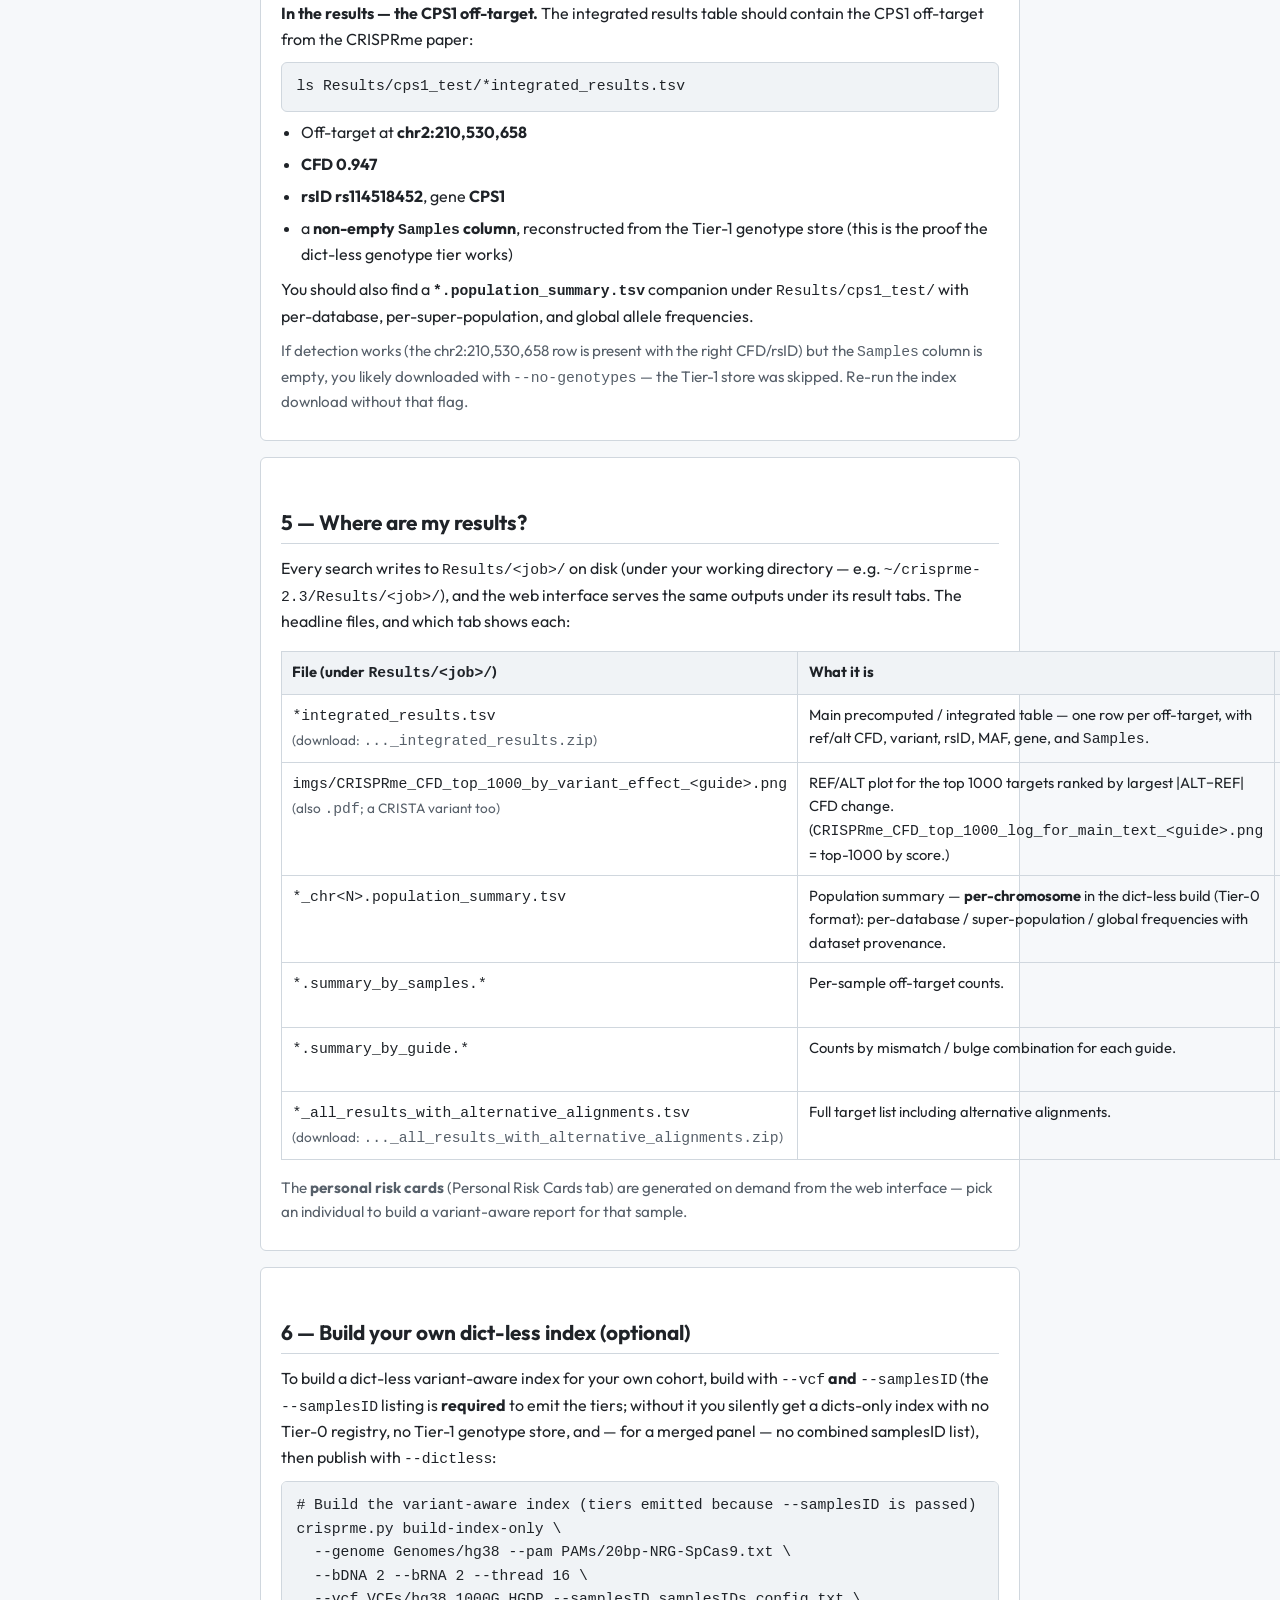
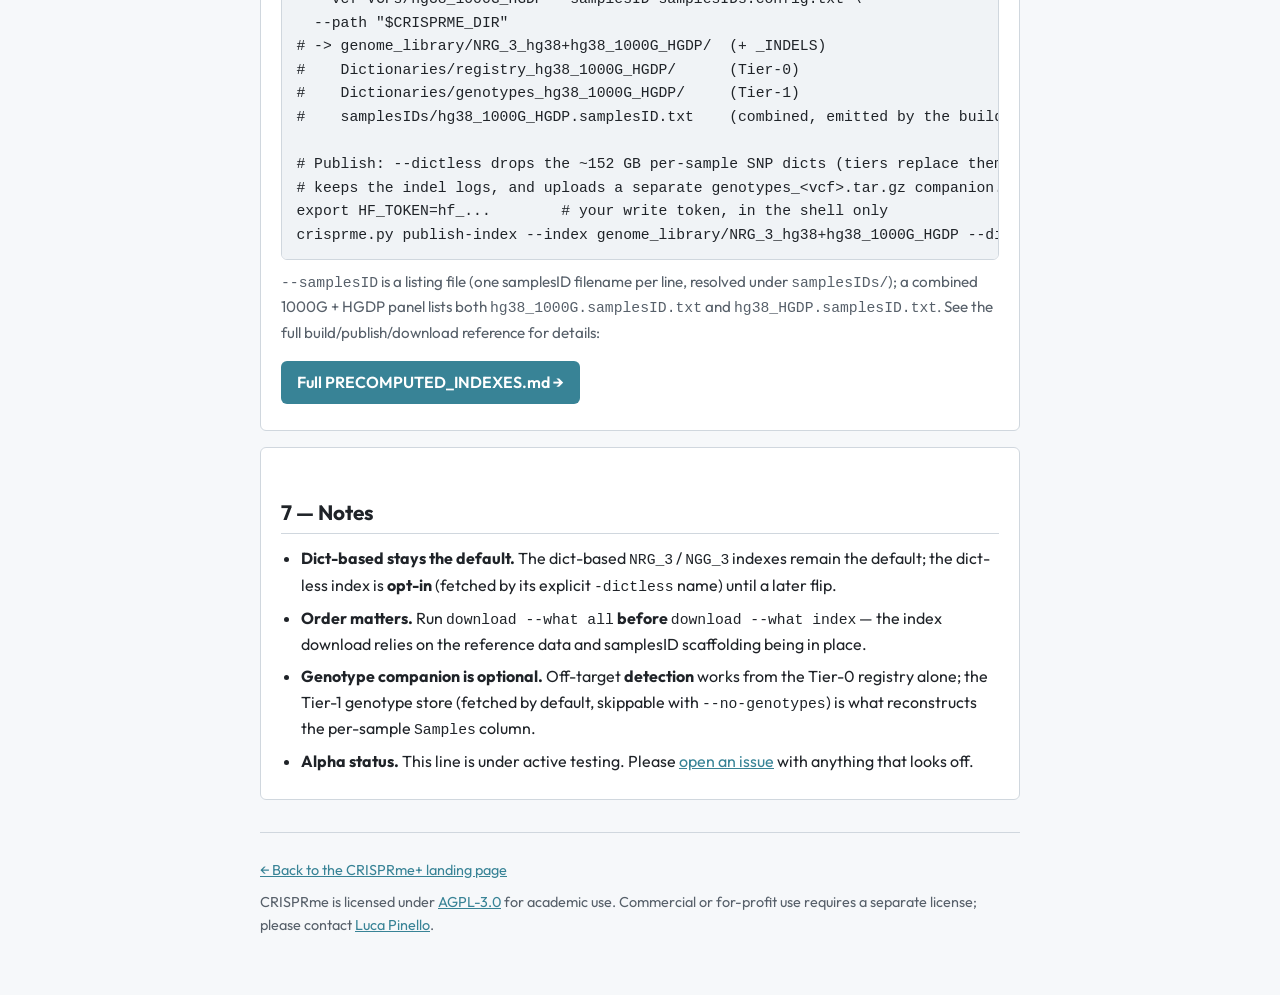
==== commit 7db28ebb: "docs(alpha_2.3): Docker+Apptainer web setup + where-are-my-results Web section (section 2, the recom" ====
--- a/docs/alpha_2.3/index.html
+++ b/docs/alpha_2.3/index.html
@@ -11,6 +11,30 @@
   <link rel="icon" href="../favicon.ico">
   <link rel="apple-touch-icon" href="../apple-touch-icon.png">
   <link rel="stylesheet" href="../style.css">
+  <style>
+    .results-table {
+      width: 100%;
+      border-collapse: collapse;
+      margin: 1rem 0;
+      font-size: 0.92rem;
+    }
+    .results-table th,
+    .results-table td {
+      border: 1px solid var(--border);
+      padding: 0.5rem 0.65rem;
+      text-align: left;
+      vertical-align: top;
+    }
+    .results-table thead th {
+      background: var(--code-bg);
+      color: var(--fg);
+    }
+    .results-table .muted { color: var(--muted); font-size: 0.85rem; }
+    @media (max-width: 640px) {
+      .results-table { font-size: 0.82rem; }
+      .results-table th, .results-table td { padding: 0.4rem 0.45rem; }
+    }
+  </style>
 </head>
 <body>
   <header>
@@ -34,13 +58,13 @@
       <h2 id="intro-heading">Test the CRISPRme+ 2.3 dict-less flow</h2>
       <p>
         Follow this page top to bottom. The recommended path is the
-        <strong>point-and-click web interface</strong>, launched with
-        <strong>Apptainer / Singularity</strong> &mdash; the common container runtime on
-        HPC clusters where Docker isn&rsquo;t available (no root, no daemon). It downloads
-        the published dict-less variant index and reproduces the CPS1 off-target from the
-        CRISPRme paper in your browser. Prefer the command line? The same headless search
-        is right below the website walkthrough. Every command is copy-pasteable and binds
-        your working directory so everything persists.
+        <strong>point-and-click web interface</strong> in your browser &mdash; launched
+        with <strong>Docker</strong> on a laptop or desktop, or with
+        <strong>Apptainer / Singularity</strong> on an HPC cluster (no root, no daemon).
+        It downloads the published dict-less variant index and reproduces the CPS1
+        off-target from the CRISPRme paper. Prefer the command line? The same headless
+        search is right below the website walkthrough. Every command is copy-pasteable
+        and binds your working directory so everything persists.
       </p>
       <p class="cta-row">
         <a class="button" href="#web-heading">Try it in the browser &darr;</a>
@@ -84,78 +108,93 @@
       </p>
     </section>
 
-    <!-- ============ 2. Try it in the browser (Apptainer / Singularity) ============ -->
+    <!-- ============ 2. Try it in the browser (recommended) ============ -->
     <section aria-labelledby="web-heading">
-      <h2 id="web-heading">2 &mdash; Try it in the browser (Apptainer / Singularity)</h2>
-      <p>
-        The recommended path: run the CRISPRme+ <strong>web interface</strong> with
-        <strong>Apptainer / Singularity</strong>. Most HPC clusters already have it and
-        Docker often isn&rsquo;t available there &mdash; Apptainer needs no root and no
-        daemon. On older systems the command is <code>singularity</code> instead of
-        <code>apptainer</code>; they are interchangeable. Work in an <strong>empty
+      <h2 id="web-heading">2 &mdash; Try it in the browser (recommended)</h2>
+      <p>
+        The recommended path: run the CRISPRme+ <strong>web interface</strong> in a
+        container &mdash; <strong>Docker</strong> on a laptop or desktop, or
+        <strong>Apptainer / Singularity</strong> on an HPC cluster. Both launch the same
+        app at <strong>http://127.0.0.1:8080</strong>. Work in an <strong>empty
         directory</strong>; everything is written there and persists.
       </p>
 
-      <h3>2.1 &mdash; Build the <code>.sif</code> image (one time)</h3>
-      <p>
-        Convert the pinned CRISPRme+ 2.3 image to a local <code>.sif</code> file (no root
-        needed):
-      </p>
-      <pre><code>apptainer pull crisprme.sif docker://pinellolab/crisprme:v2.3.2</code></pre>
-
-      <h3>2.2 &mdash; Download the reference data, then the dict-less index</h3>
-      <p>
-        Fetch <code>--what all</code> <strong>first</strong> (genome, PAMs, annotations,
-        samplesID scaffolding), <strong>then</strong> the published dict-less variant
-        index. The download strips the <code>-dictless</code> marker and installs the
-        index under its canonical name (<code>genome_library/NRG_3_hg38+hg38_1000G_HGDP/</code>),
-        pulls the Tier-1 genotype companion automatically, and installs the bundled
-        samplesID lists &mdash; so no separate <code>--what samples</code> is needed.
-      </p>
-      <pre><code>mkdir -p ~/crisprme-2.3 &amp;&amp; cd ~/crisprme-2.3
+      <h3>2.1 &mdash; Setup &mdash; Docker</h3>
+      <p>
+        Pull the pinned CRISPRme+ 2.3 image, then fetch <code>--what all</code>
+        <strong>first</strong> (genome, PAMs, annotations, samplesID scaffolding),
+        <strong>then</strong> the published dict-less variant index. The download strips
+        the <code>-dictless</code> marker and installs the index under its canonical name
+        (<code>genome_library/NRG_3_hg38+hg38_1000G_HGDP/</code>), pulls the Tier-1
+        genotype companion automatically, and installs the bundled samplesID lists
+        &mdash; so no separate <code>--what samples</code> is needed.
+      </p>
+      <pre><code>docker pull pinellolab/crisprme:v2.3.2
+mkdir -p ~/crisprme-2.3 &amp;&amp; cd ~/crisprme-2.3
+docker run --rm -v "${PWD}:/DATA" -w /DATA pinellolab/crisprme:v2.3.2 crisprme.py download --what all --path /DATA
+docker run --rm -v "${PWD}:/DATA" -w /DATA pinellolab/crisprme:v2.3.2 crisprme.py download --what index --index-name NRG_3_hg38-dictless+hg38_1000G_HGDP --path /DATA</code></pre>
+      <p>Then launch the web interface:</p>
+      <pre><code>docker run --rm -v "${PWD}:/DATA" -w /DATA -p 8080:8080 -it pinellolab/crisprme:v2.3.2 crisprme.py web-interface</code></pre>
+      <p>
+        Leave it running and open <strong>http://127.0.0.1:8080</strong>. Stop with
+        <strong>Ctrl+C</strong>. Everything lands in <code>~/crisprme-2.3</code> on your
+        computer (the <code>-v "${PWD}:/DATA"</code> bind-mount) and
+        <strong>persists</strong>, even though each container is <code>--rm</code>.
+        Downloads resume if interrupted &mdash; if one stops, just re-run the same
+        command. To skip the big genotype companion (detection-only), add
+        <code>--no-genotypes</code> to the index download; per-sample <code>Samples</code>
+        are then degraded until the store is present.
+      </p>
+
+      <h3>2.2 &mdash; Setup &mdash; Apptainer / Singularity (alternative, e.g. HPC)</h3>
+      <p>
+        On HPC clusters Docker often isn&rsquo;t available; most clusters already have
+        Apptainer / Singularity, which needs no root and no daemon. On older systems the
+        command is <code>singularity</code> instead of <code>apptainer</code>; they are
+        interchangeable. Convert the pinned image to a local <code>.sif</code> file (one
+        time), then download the same data and dict-less index:
+      </p>
+      <pre><code>apptainer pull crisprme.sif docker://pinellolab/crisprme:v2.3.2
+mkdir -p ~/crisprme-2.3 &amp;&amp; cd ~/crisprme-2.3
 apptainer run --bind "${PWD}:/DATA" --pwd /DATA crisprme.sif crisprme.py download --what all --path /DATA
 apptainer run --bind "${PWD}:/DATA" --pwd /DATA crisprme.sif crisprme.py download --what index --index-name NRG_3_hg38-dictless+hg38_1000G_HGDP --path /DATA</code></pre>
-      <p class="note">
-        Everything lands in <code>~/crisprme-2.3</code> (the <code>--bind "${PWD}:/DATA"</code>
-        mount) and <strong>persists</strong> across runs. Downloads resume if interrupted
-        &mdash; if one stops, just re-run the same command. To skip the big genotype
-        companion (detection-only), add <code>--no-genotypes</code> to the index download;
-        per-sample <code>Samples</code> are then degraded until the store is present. Use
-        <code>apptainer run</code> (not <code>exec</code>): <code>run</code> activates the
-        environment inside the image so <code>crisprme.py</code> is on the path.
-      </p>
-
-      <h3>2.3 &mdash; Launch the web app</h3>
+      <p>Then launch the web interface:</p>
       <pre><code>apptainer run --bind "${PWD}:/DATA" --pwd /DATA crisprme.sif crisprme.py web-interface</code></pre>
-      <p>
-        Leave it running and open <strong>http://127.0.0.1:8080</strong> (or, on a
-        cluster, the node&rsquo;s address). Apptainer shares the host network, so no port
-        mapping is needed &mdash; the port maps straight to localhost &mdash; but port
-        <strong>8080 must be free</strong> on the node. Stop with <strong>Ctrl+C</strong>.
-      </p>
-
-      <h3>2.4 &mdash; Run the CPS1 search in the browser</h3>
-      <p>In the web form:</p>
+      <p class="note">
+        Open <strong>http://127.0.0.1:8080</strong> (or, on a cluster, the node&rsquo;s
+        address). Apptainer shares the host network, so no port mapping is needed &mdash;
+        the port maps straight to localhost &mdash; but port <strong>8080 must be
+        free</strong> on the node. Use <code>apptainer run</code> (not <code>exec</code>):
+        <code>run</code> activates the environment inside the image so
+        <code>crisprme.py</code> is on the path.
+      </p>
+
+      <h3>2.3 &mdash; In the browser</h3>
+      <p>Once the web app is open, in the web form:</p>
       <ul class="reqs">
-        <li>Pick the <strong>SpCas9 (NRG)</strong> variant index &mdash; the dict-less
-          <strong>1000G&nbsp;+&nbsp;HGDP</strong> index you just downloaded (hg38).</li>
+        <li>Pick genome <strong>hg38</strong> and the <strong>SpCas9 (NRG)</strong>
+          variant index &mdash; the dict-less <strong>1000G&nbsp;+&nbsp;HGDP</strong>
+          index you just downloaded.</li>
         <li>Paste the <strong>CPS1 guide</strong>: <code>CTAACAGTTGCTTTTATCAC</code>. The
-          browser <strong>auto-pads</strong> the guide, so <em>no</em> <code>NNN</code>
-          PAM placeholder is needed.</li>
-        <li>Keep the defaults (or open <strong>Advanced options</strong> for per-type
-          mismatch/bulge caps), then click <strong>Submit</strong>.</li>
+          UI <strong>auto-pads</strong> the guide, so <em>no</em> <code>NNN</code> PAM
+          placeholder is needed.</li>
+        <li>Set <strong>4 mismatches</strong>, <strong>1 DNA bulge</strong>, and
+          <strong>1 RNA bulge</strong> (or open <strong>Advanced options</strong> for
+          per-type caps), then click <strong>Submit</strong>.</li>
       </ul>
       <p>
-        You should get the CPS1 off-target from the CRISPRme paper &mdash; at
-        <strong>chr2:210,530,658</strong>, <strong>CFD 0.947</strong>,
-        <strong>rs114518452</strong>, gene <strong>CPS1</strong> &mdash; with a
-        <strong>non-empty <code>Samples</code> column</strong> and a
-        <strong>population summary</strong> (per-database / super-population / global
-        allele frequencies). Both come from the dict-less tiers: the same compact install
-        (the Tier-0 <code>registry_</code> + Tier-1 <code>genotypes_</code> stores, with
-        <em>no</em> ~152&nbsp;GB per-sample SNP dictionaries) powers the whole thing.
-        Results are saved on your own machine under
-        <code>~/crisprme-2.3/Results/</code>.
+        When the job finishes you land on the results page. You should get the CPS1
+        off-target from the CRISPRme paper &mdash; at <strong>chr2:210,530,658</strong>,
+        <strong>CFD 0.947</strong>, <strong>rs114518452</strong>, gene
+        <strong>CPS1</strong> &mdash; with a <strong>non-empty <code>Samples</code>
+        column</strong> from the genotype tier and a <strong>population summary</strong>
+        (per-database / super-population / global allele frequencies). Both come from the
+        dict-less tiers: the same compact install (the Tier-0 <code>registry_</code> +
+        Tier-1 <code>genotypes_</code> stores, with <em>no</em> ~152&nbsp;GB per-sample
+        SNP dictionaries) powers the whole thing &mdash; the dict-less index is fully
+        usable from the web. Results are saved on your own machine under
+        <code>~/crisprme-2.3/Results/</code> (see
+        <a href="#results-heading">&ldquo;Where are my results?&rdquo;</a> below).
       </p>
     </section>
 
@@ -269,9 +308,62 @@
       </p>
     </section>
 
-    <!-- ============ 5. Build your own ============ -->
+    <!-- ============ 5. Where are my results? ============ -->
+    <section aria-labelledby="results-heading">
+      <h2 id="results-heading">5 &mdash; Where are my results?</h2>
+      <p>
+        Every search writes to <code>Results/&lt;job&gt;/</code> on disk (under your
+        working directory &mdash; e.g. <code>~/crisprme-2.3/Results/&lt;job&gt;/</code>),
+        and the web interface serves the same outputs under its result tabs. The headline
+        files, and which tab shows each:
+      </p>
+      <table class="results-table">
+        <thead>
+          <tr><th>File (under <code>Results/&lt;job&gt;/</code>)</th><th>What it is</th><th>Web result tab</th></tr>
+        </thead>
+        <tbody>
+          <tr>
+            <td><code>*integrated_results.tsv</code><br><span class="muted">(download: <code>..._integrated_results.zip</code>)</span></td>
+            <td>Main precomputed / integrated table &mdash; one row per off-target, with ref/alt CFD, variant, rsID, MAF, gene, and <code>Samples</code>.</td>
+            <td><strong>Custom Ranking</strong></td>
+          </tr>
+          <tr>
+            <td><code>imgs/CRISPRme_CFD_top_1000_by_variant_effect_&lt;guide&gt;.png</code><br><span class="muted">(also <code>.pdf</code>; a CRISTA variant too)</span></td>
+            <td>REF/ALT plot for the top 1000 targets ranked by largest |ALT&minus;REF| CFD change. (<code>CRISPRme_CFD_top_1000_log_for_main_text_&lt;guide&gt;.png</code> = top-1000 by score.)</td>
+            <td><strong>Graphical Reports</strong> (&ldquo;Top 1000 by variant effect&rdquo;)</td>
+          </tr>
+          <tr>
+            <td><code>*_chr&lt;N&gt;.population_summary.tsv</code></td>
+            <td>Population summary &mdash; <strong>per-chromosome</strong> in the dict-less build (Tier-0 format): per-database / super-population / global frequencies with dataset provenance.</td>
+            <td>backs <strong>Summary by Sample</strong> aggregation</td>
+          </tr>
+          <tr>
+            <td><code>*.summary_by_samples.*</code></td>
+            <td>Per-sample off-target counts.</td>
+            <td><strong>Summary by Sample</strong></td>
+          </tr>
+          <tr>
+            <td><code>*.summary_by_guide.*</code></td>
+            <td>Counts by mismatch / bulge combination for each guide.</td>
+            <td><strong>Summary by Mismatches/Bulges</strong></td>
+          </tr>
+          <tr>
+            <td><code>*_all_results_with_alternative_alignments.tsv</code><br><span class="muted">(download: <code>..._all_results_with_alternative_alignments.zip</code>)</span></td>
+            <td>Full target list including alternative alignments.</td>
+            <td>download</td>
+          </tr>
+        </tbody>
+      </table>
+      <p class="note">
+        The <strong>personal risk cards</strong> (Personal Risk Cards tab) are generated
+        on demand from the web interface &mdash; pick an individual to build a
+        variant-aware report for that sample.
+      </p>
+    </section>
+
+    <!-- ============ 6. Build your own ============ -->
     <section aria-labelledby="build-heading">
-      <h2 id="build-heading">5 &mdash; Build your own dict-less index (optional)</h2>
+      <h2 id="build-heading">6 &mdash; Build your own dict-less index (optional)</h2>
       <p>
         To build a dict-less variant-aware index for your own cohort, build with
         <code>--vcf</code> <strong>and</strong> <code>--samplesID</code> (the
@@ -307,9 +399,9 @@
       </p>
     </section>
 
-    <!-- ============ 6. Notes ============ -->
+    <!-- ============ 7. Notes ============ -->
     <section aria-labelledby="notes-heading">
-      <h2 id="notes-heading">6 &mdash; Notes</h2>
+      <h2 id="notes-heading">7 &mdash; Notes</h2>
       <ul class="reqs">
         <li>
           <strong>Dict-based stays the default.</strong> The dict-based
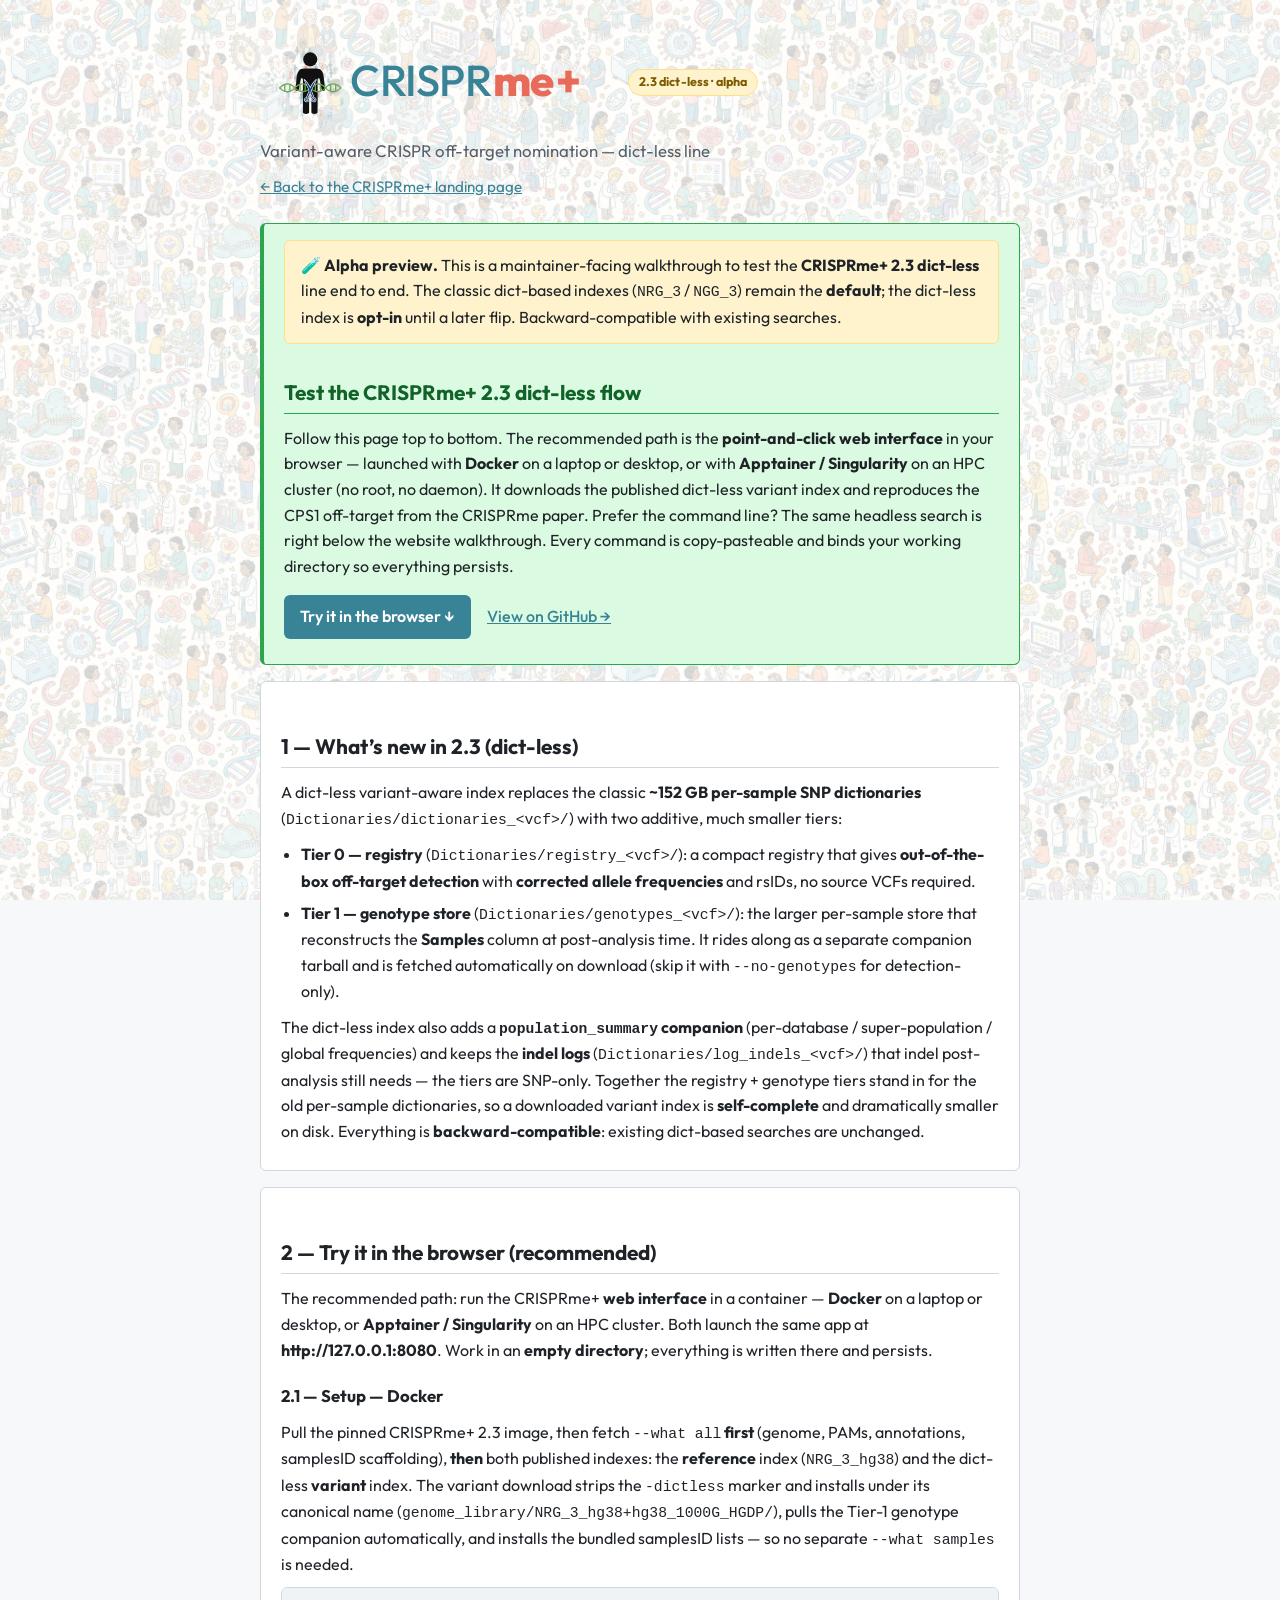
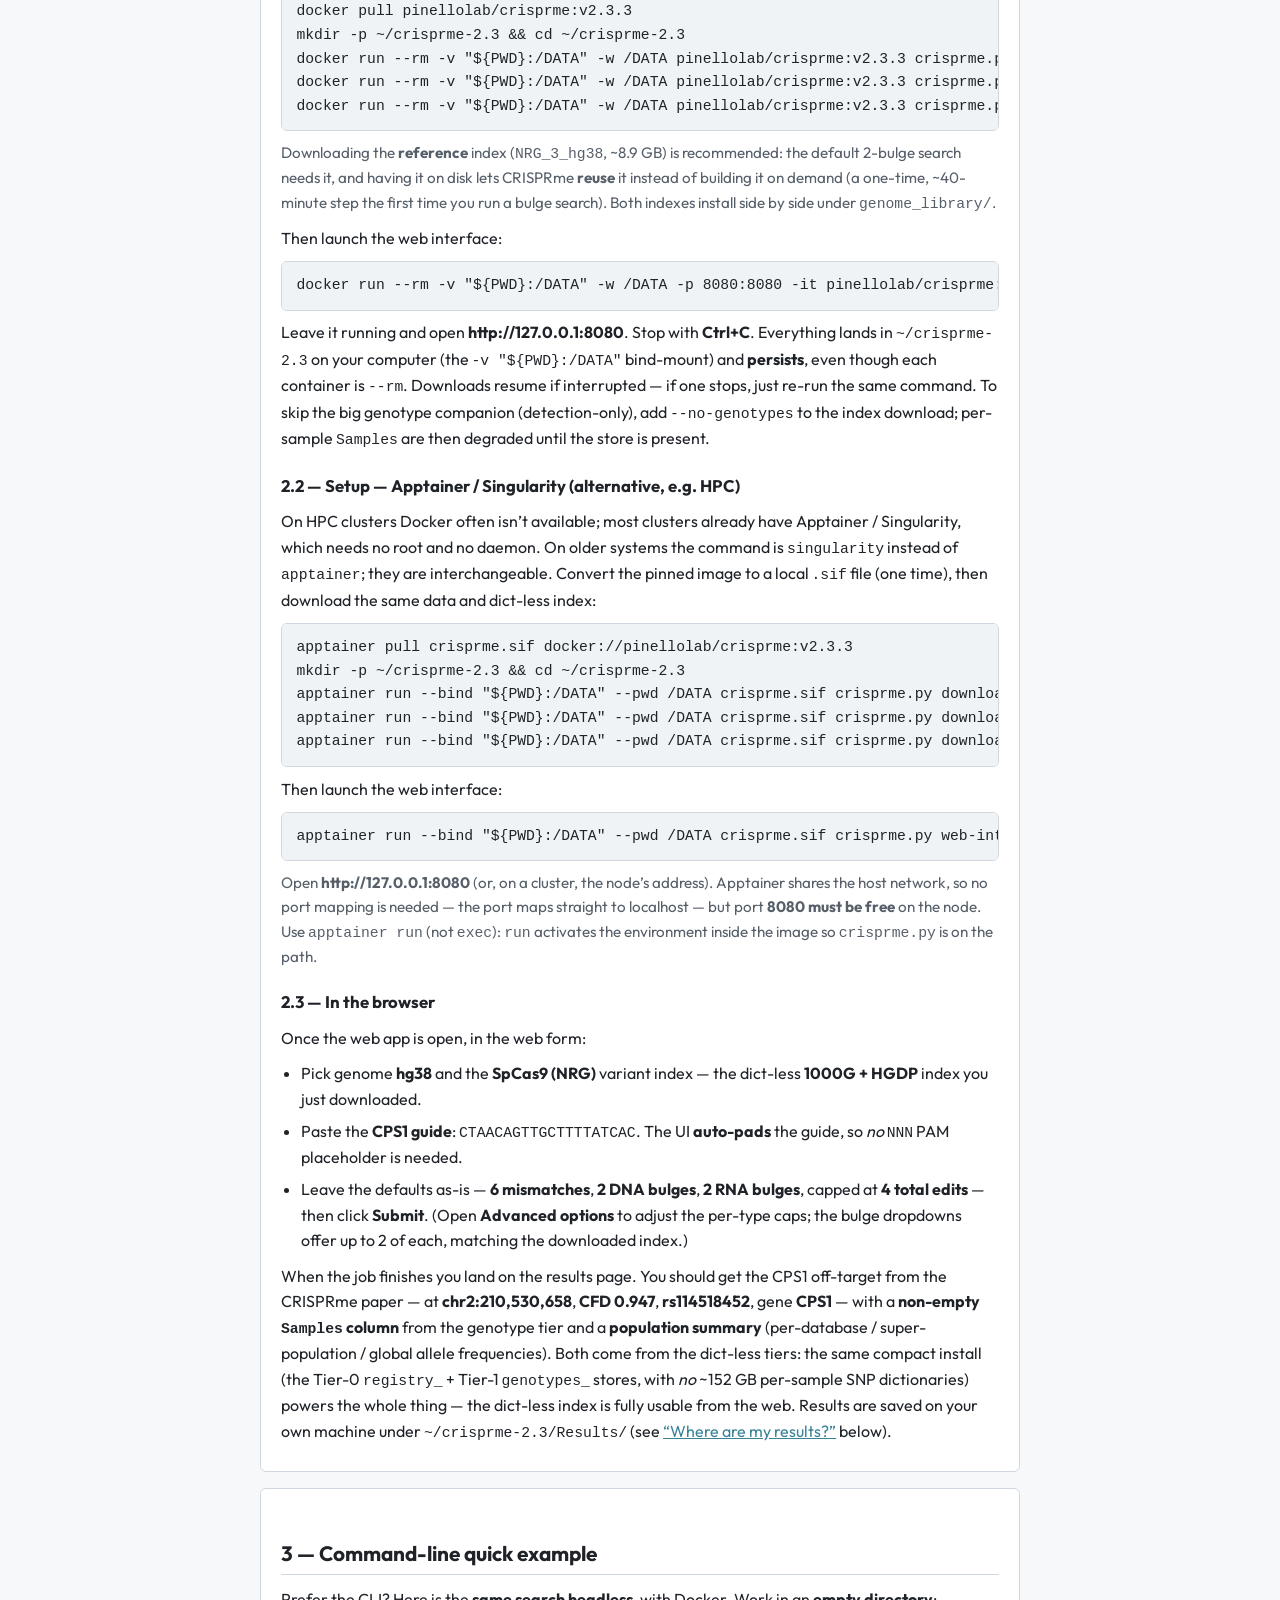
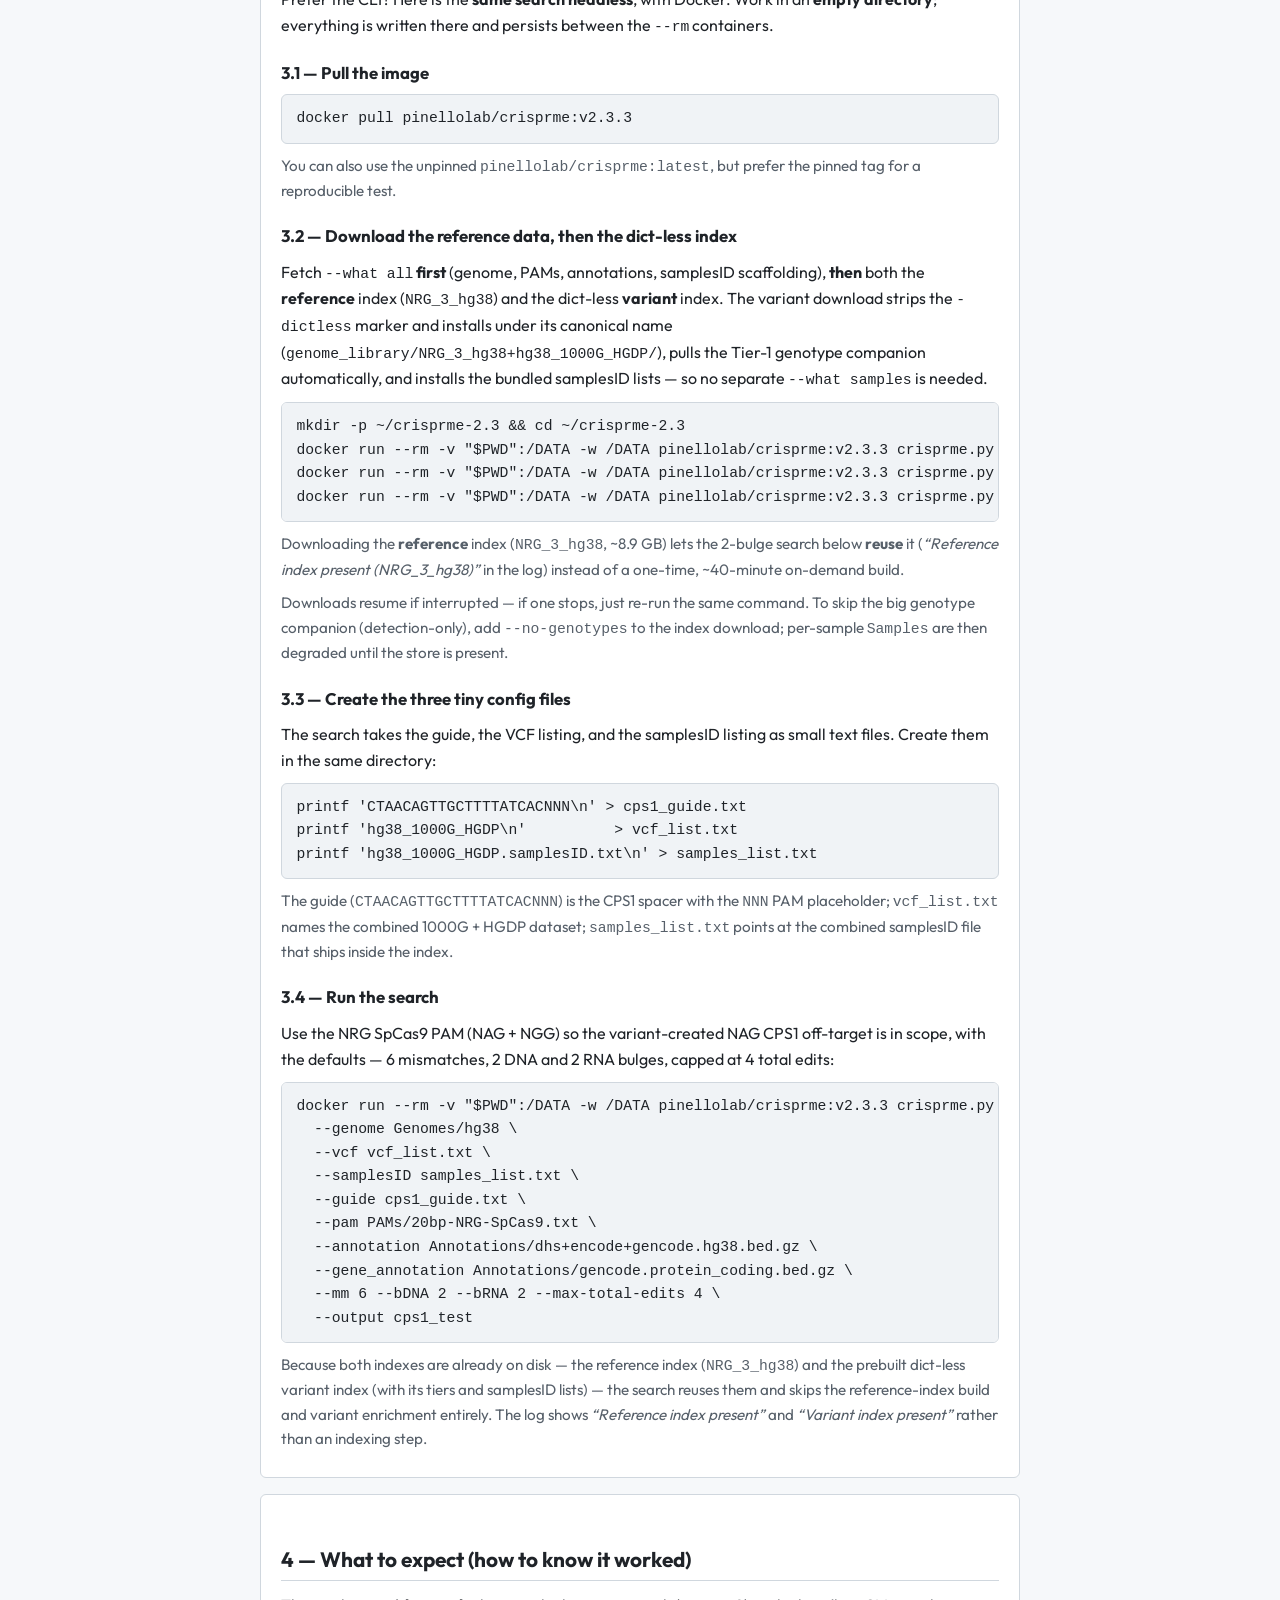
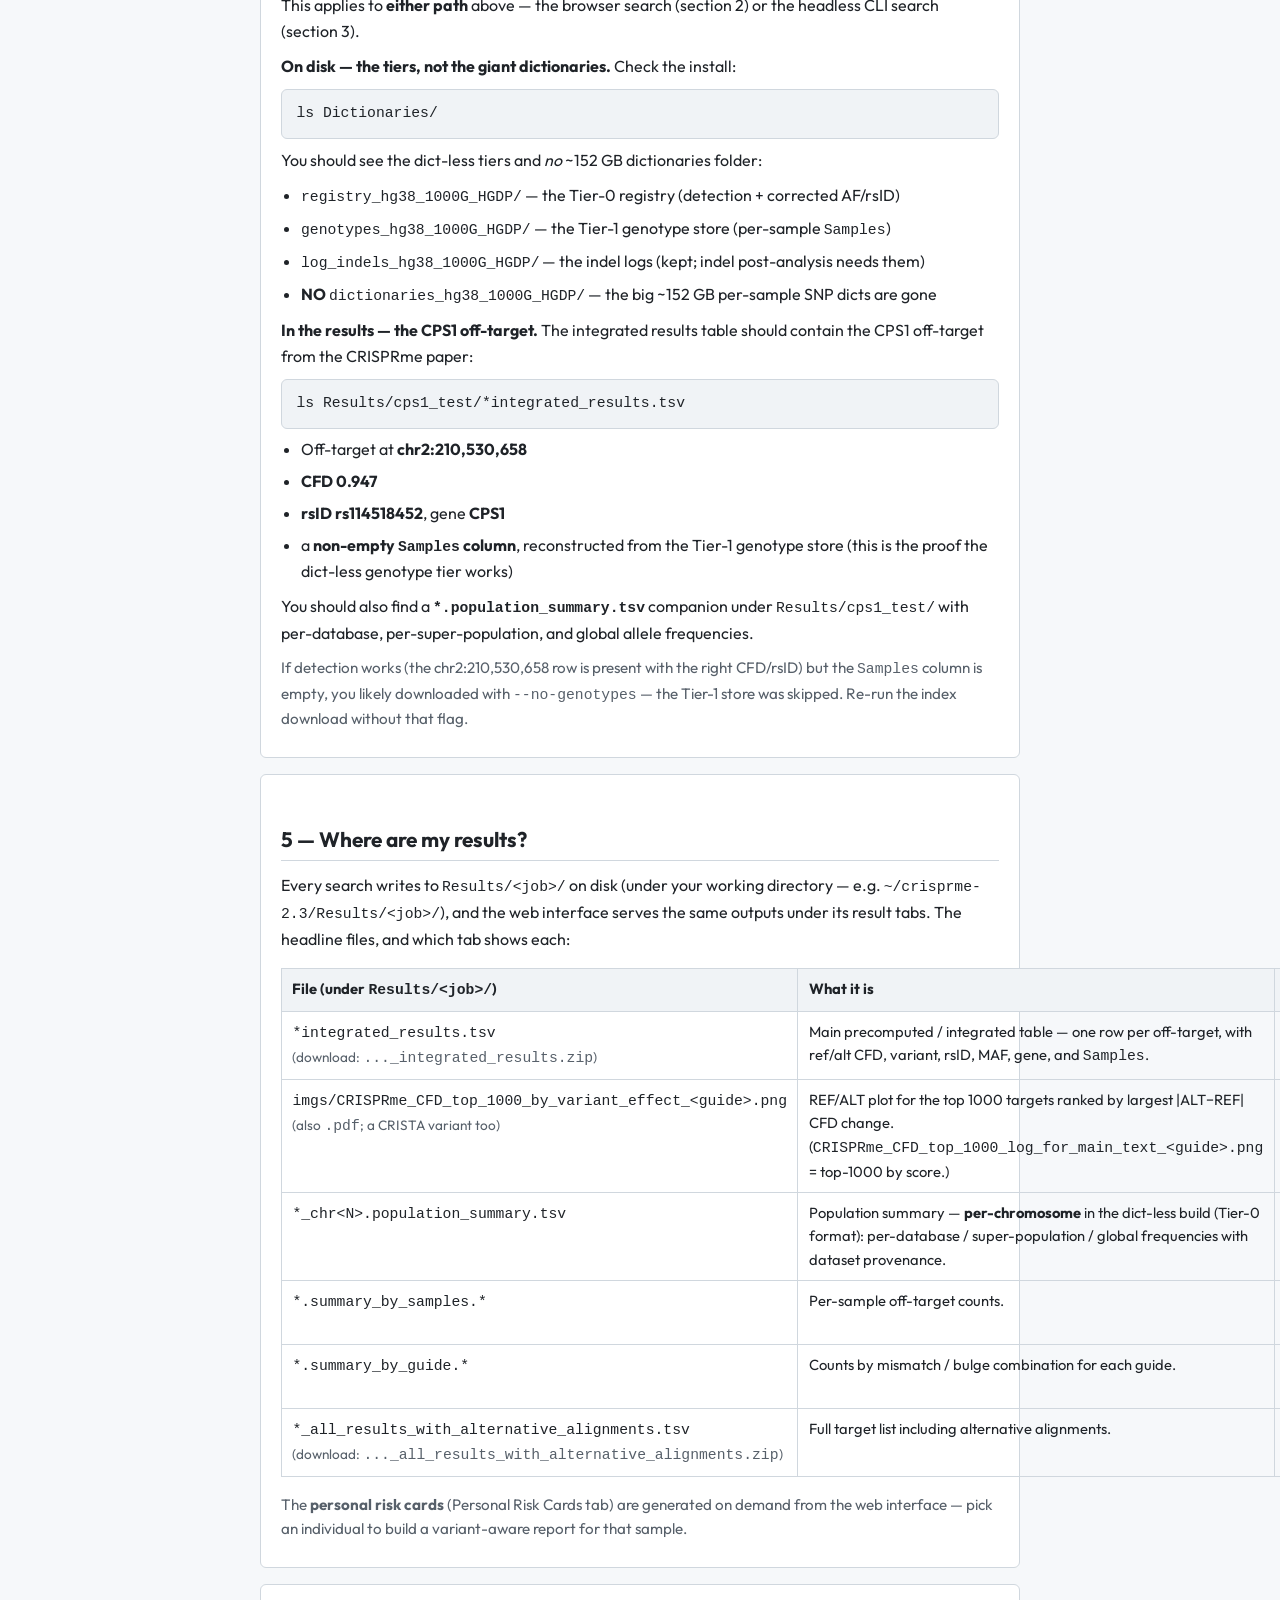
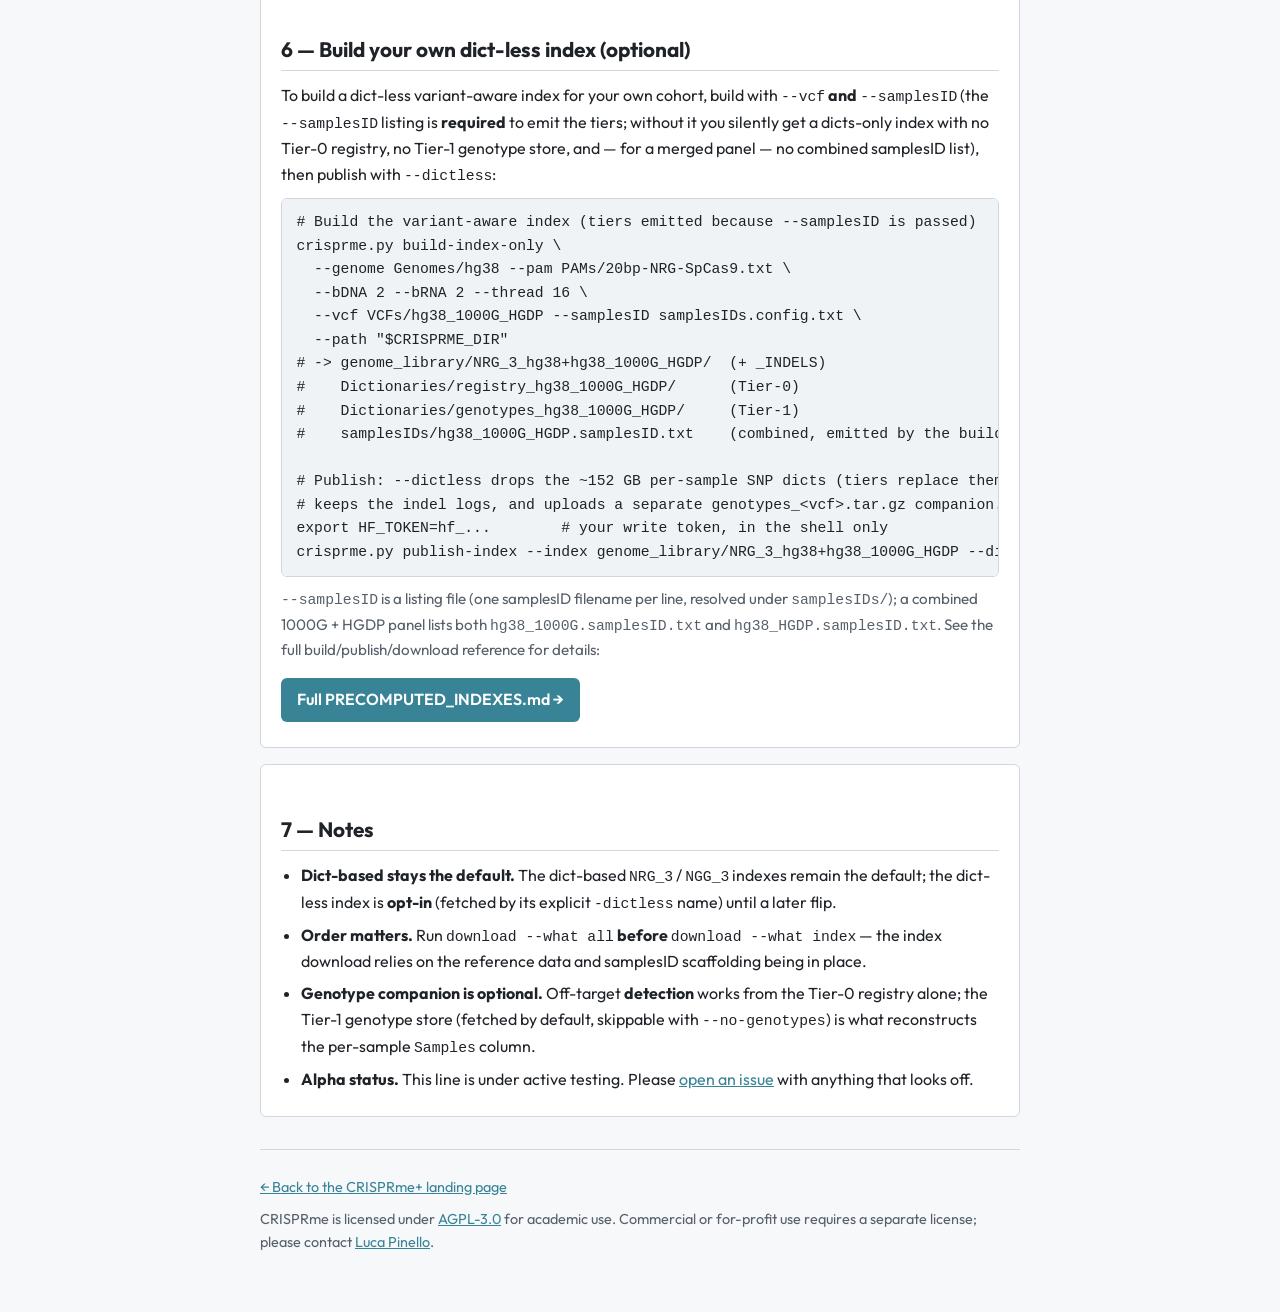
==== commit 6a3d4a9d: "docs(alpha_2.3): v2.3.3 defaults (6/2/2, max-edits 4) + reference-index download - Bump pinned image" ====
--- a/docs/alpha_2.3/index.html
+++ b/docs/alpha_2.3/index.html
@@ -123,18 +123,27 @@
       <p>
         Pull the pinned CRISPRme+ 2.3 image, then fetch <code>--what all</code>
         <strong>first</strong> (genome, PAMs, annotations, samplesID scaffolding),
-        <strong>then</strong> the published dict-less variant index. The download strips
-        the <code>-dictless</code> marker and installs the index under its canonical name
-        (<code>genome_library/NRG_3_hg38+hg38_1000G_HGDP/</code>), pulls the Tier-1
-        genotype companion automatically, and installs the bundled samplesID lists
+        <strong>then</strong> both published indexes: the <strong>reference</strong> index
+        (<code>NRG_3_hg38</code>) and the dict-less <strong>variant</strong> index. The
+        variant download strips the <code>-dictless</code> marker and installs under its
+        canonical name (<code>genome_library/NRG_3_hg38+hg38_1000G_HGDP/</code>), pulls the
+        Tier-1 genotype companion automatically, and installs the bundled samplesID lists
         &mdash; so no separate <code>--what samples</code> is needed.
       </p>
-      <pre><code>docker pull pinellolab/crisprme:v2.3.2
+      <pre><code>docker pull pinellolab/crisprme:v2.3.3
 mkdir -p ~/crisprme-2.3 &amp;&amp; cd ~/crisprme-2.3
-docker run --rm -v "${PWD}:/DATA" -w /DATA pinellolab/crisprme:v2.3.2 crisprme.py download --what all --path /DATA
-docker run --rm -v "${PWD}:/DATA" -w /DATA pinellolab/crisprme:v2.3.2 crisprme.py download --what index --index-name NRG_3_hg38-dictless+hg38_1000G_HGDP --path /DATA</code></pre>
+docker run --rm -v "${PWD}:/DATA" -w /DATA pinellolab/crisprme:v2.3.3 crisprme.py download --what all --path /DATA
+docker run --rm -v "${PWD}:/DATA" -w /DATA pinellolab/crisprme:v2.3.3 crisprme.py download --what index --index-name NRG_3_hg38 --path /DATA
+docker run --rm -v "${PWD}:/DATA" -w /DATA pinellolab/crisprme:v2.3.3 crisprme.py download --what index --index-name NRG_3_hg38-dictless+hg38_1000G_HGDP --path /DATA</code></pre>
+      <p class="note">
+        Downloading the <strong>reference</strong> index (<code>NRG_3_hg38</code>,
+        ~8.9&nbsp;GB) is recommended: the default 2-bulge search needs it, and having it
+        on disk lets CRISPRme <strong>reuse</strong> it instead of building it on demand
+        (a one-time, ~40-minute step the first time you run a bulge search). Both indexes
+        install side by side under <code>genome_library/</code>.
+      </p>
       <p>Then launch the web interface:</p>
-      <pre><code>docker run --rm -v "${PWD}:/DATA" -w /DATA -p 8080:8080 -it pinellolab/crisprme:v2.3.2 crisprme.py web-interface</code></pre>
+      <pre><code>docker run --rm -v "${PWD}:/DATA" -w /DATA -p 8080:8080 -it pinellolab/crisprme:v2.3.3 crisprme.py web-interface</code></pre>
       <p>
         Leave it running and open <strong>http://127.0.0.1:8080</strong>. Stop with
         <strong>Ctrl+C</strong>. Everything lands in <code>~/crisprme-2.3</code> on your
@@ -154,9 +163,10 @@
         interchangeable. Convert the pinned image to a local <code>.sif</code> file (one
         time), then download the same data and dict-less index:
       </p>
-      <pre><code>apptainer pull crisprme.sif docker://pinellolab/crisprme:v2.3.2
+      <pre><code>apptainer pull crisprme.sif docker://pinellolab/crisprme:v2.3.3
 mkdir -p ~/crisprme-2.3 &amp;&amp; cd ~/crisprme-2.3
 apptainer run --bind "${PWD}:/DATA" --pwd /DATA crisprme.sif crisprme.py download --what all --path /DATA
+apptainer run --bind "${PWD}:/DATA" --pwd /DATA crisprme.sif crisprme.py download --what index --index-name NRG_3_hg38 --path /DATA
 apptainer run --bind "${PWD}:/DATA" --pwd /DATA crisprme.sif crisprme.py download --what index --index-name NRG_3_hg38-dictless+hg38_1000G_HGDP --path /DATA</code></pre>
       <p>Then launch the web interface:</p>
       <pre><code>apptainer run --bind "${PWD}:/DATA" --pwd /DATA crisprme.sif crisprme.py web-interface</code></pre>
@@ -178,9 +188,11 @@
         <li>Paste the <strong>CPS1 guide</strong>: <code>CTAACAGTTGCTTTTATCAC</code>. The
           UI <strong>auto-pads</strong> the guide, so <em>no</em> <code>NNN</code> PAM
           placeholder is needed.</li>
-        <li>Set <strong>4 mismatches</strong>, <strong>1 DNA bulge</strong>, and
-          <strong>1 RNA bulge</strong> (or open <strong>Advanced options</strong> for
-          per-type caps), then click <strong>Submit</strong>.</li>
+        <li>Leave the defaults as-is &mdash; <strong>6 mismatches</strong>,
+          <strong>2 DNA bulges</strong>, <strong>2 RNA bulges</strong>, capped at
+          <strong>4 total edits</strong> &mdash; then click <strong>Submit</strong>.
+          (Open <strong>Advanced options</strong> to adjust the per-type caps; the bulge
+          dropdowns offer up to 2 of each, matching the downloaded index.)</li>
       </ul>
       <p>
         When the job finishes you land on the results page. You should get the CPS1
@@ -208,7 +220,7 @@
       </p>
 
       <h3>3.1 &mdash; Pull the image</h3>
-      <pre><code>docker pull pinellolab/crisprme:v2.3.2</code></pre>
+      <pre><code>docker pull pinellolab/crisprme:v2.3.3</code></pre>
       <p class="note">
         You can also use the unpinned <code>pinellolab/crisprme:latest</code>, but prefer
         the pinned tag for a reproducible test.
@@ -217,15 +229,23 @@
       <h3>3.2 &mdash; Download the reference data, then the dict-less index</h3>
       <p>
         Fetch <code>--what all</code> <strong>first</strong> (genome, PAMs, annotations,
-        samplesID scaffolding), <strong>then</strong> the published dict-less variant
-        index. The download strips the <code>-dictless</code> marker and installs the
-        index under its canonical name (<code>genome_library/NRG_3_hg38+hg38_1000G_HGDP/</code>),
-        pulls the Tier-1 genotype companion automatically, and installs the bundled
-        samplesID lists &mdash; so no separate <code>--what samples</code> is needed.
+        samplesID scaffolding), <strong>then</strong> both the <strong>reference</strong>
+        index (<code>NRG_3_hg38</code>) and the dict-less <strong>variant</strong> index.
+        The variant download strips the <code>-dictless</code> marker and installs under
+        its canonical name (<code>genome_library/NRG_3_hg38+hg38_1000G_HGDP/</code>), pulls
+        the Tier-1 genotype companion automatically, and installs the bundled samplesID
+        lists &mdash; so no separate <code>--what samples</code> is needed.
       </p>
       <pre><code>mkdir -p ~/crisprme-2.3 &amp;&amp; cd ~/crisprme-2.3
-docker run --rm -v "$PWD":/DATA -w /DATA pinellolab/crisprme:v2.3.2 crisprme.py download --what all
-docker run --rm -v "$PWD":/DATA -w /DATA pinellolab/crisprme:v2.3.2 crisprme.py download --what index --index-name NRG_3_hg38-dictless+hg38_1000G_HGDP</code></pre>
+docker run --rm -v "$PWD":/DATA -w /DATA pinellolab/crisprme:v2.3.3 crisprme.py download --what all
+docker run --rm -v "$PWD":/DATA -w /DATA pinellolab/crisprme:v2.3.3 crisprme.py download --what index --index-name NRG_3_hg38
+docker run --rm -v "$PWD":/DATA -w /DATA pinellolab/crisprme:v2.3.3 crisprme.py download --what index --index-name NRG_3_hg38-dictless+hg38_1000G_HGDP</code></pre>
+      <p class="note">
+        Downloading the <strong>reference</strong> index (<code>NRG_3_hg38</code>,
+        ~8.9&nbsp;GB) lets the 2-bulge search below <strong>reuse</strong> it
+        (<em>&ldquo;Reference index present (NRG_3_hg38)&rdquo;</em> in the log) instead of
+        a one-time, ~40-minute on-demand build.
+      </p>
       <p class="note">
         Downloads resume if interrupted &mdash; if one stops, just re-run the same
         command. To skip the big genotype companion (detection-only), add
@@ -251,10 +271,10 @@
       <h3>3.4 &mdash; Run the search</h3>
       <p>
         Use the NRG SpCas9 PAM (NAG&nbsp;+&nbsp;NGG) so the variant-created NAG CPS1
-        off-target is in scope, with 4 mismatches, one DNA and one RNA bulge, and a total
-        edit cap of 4:
-      </p>
-      <pre><code>docker run --rm -v "$PWD":/DATA -w /DATA pinellolab/crisprme:v2.3.2 crisprme.py complete-search \
+        off-target is in scope, with the defaults &mdash; 6 mismatches, 2 DNA and 2 RNA
+        bulges, capped at 4 total edits:
+      </p>
+      <pre><code>docker run --rm -v "$PWD":/DATA -w /DATA pinellolab/crisprme:v2.3.3 crisprme.py complete-search \
   --genome Genomes/hg38 \
   --vcf vcf_list.txt \
   --samplesID samples_list.txt \
@@ -262,11 +282,15 @@
   --pam PAMs/20bp-NRG-SpCas9.txt \
   --annotation Annotations/dhs+encode+gencode.hg38.bed.gz \
   --gene_annotation Annotations/gencode.protein_coding.bed.gz \
-  --mm 4 --bDNA 1 --bRNA 1 --max-total-edits 4 \
+  --mm 6 --bDNA 2 --bRNA 2 --max-total-edits 4 \
   --output cps1_test</code></pre>
       <p class="note">
-        Because the dict-less index is prebuilt (with its tiers and samplesID lists), the
-        search finds it and skips the index build and variant enrichment entirely.
+        Because both indexes are already on disk &mdash; the reference index
+        (<code>NRG_3_hg38</code>) and the prebuilt dict-less variant index (with its tiers
+        and samplesID lists) &mdash; the search reuses them and skips the reference-index
+        build and variant enrichment entirely. The log shows
+        <em>&ldquo;Reference index present&rdquo;</em> and
+        <em>&ldquo;Variant index present&rdquo;</em> rather than an indexing step.
       </p>
     </section>
 
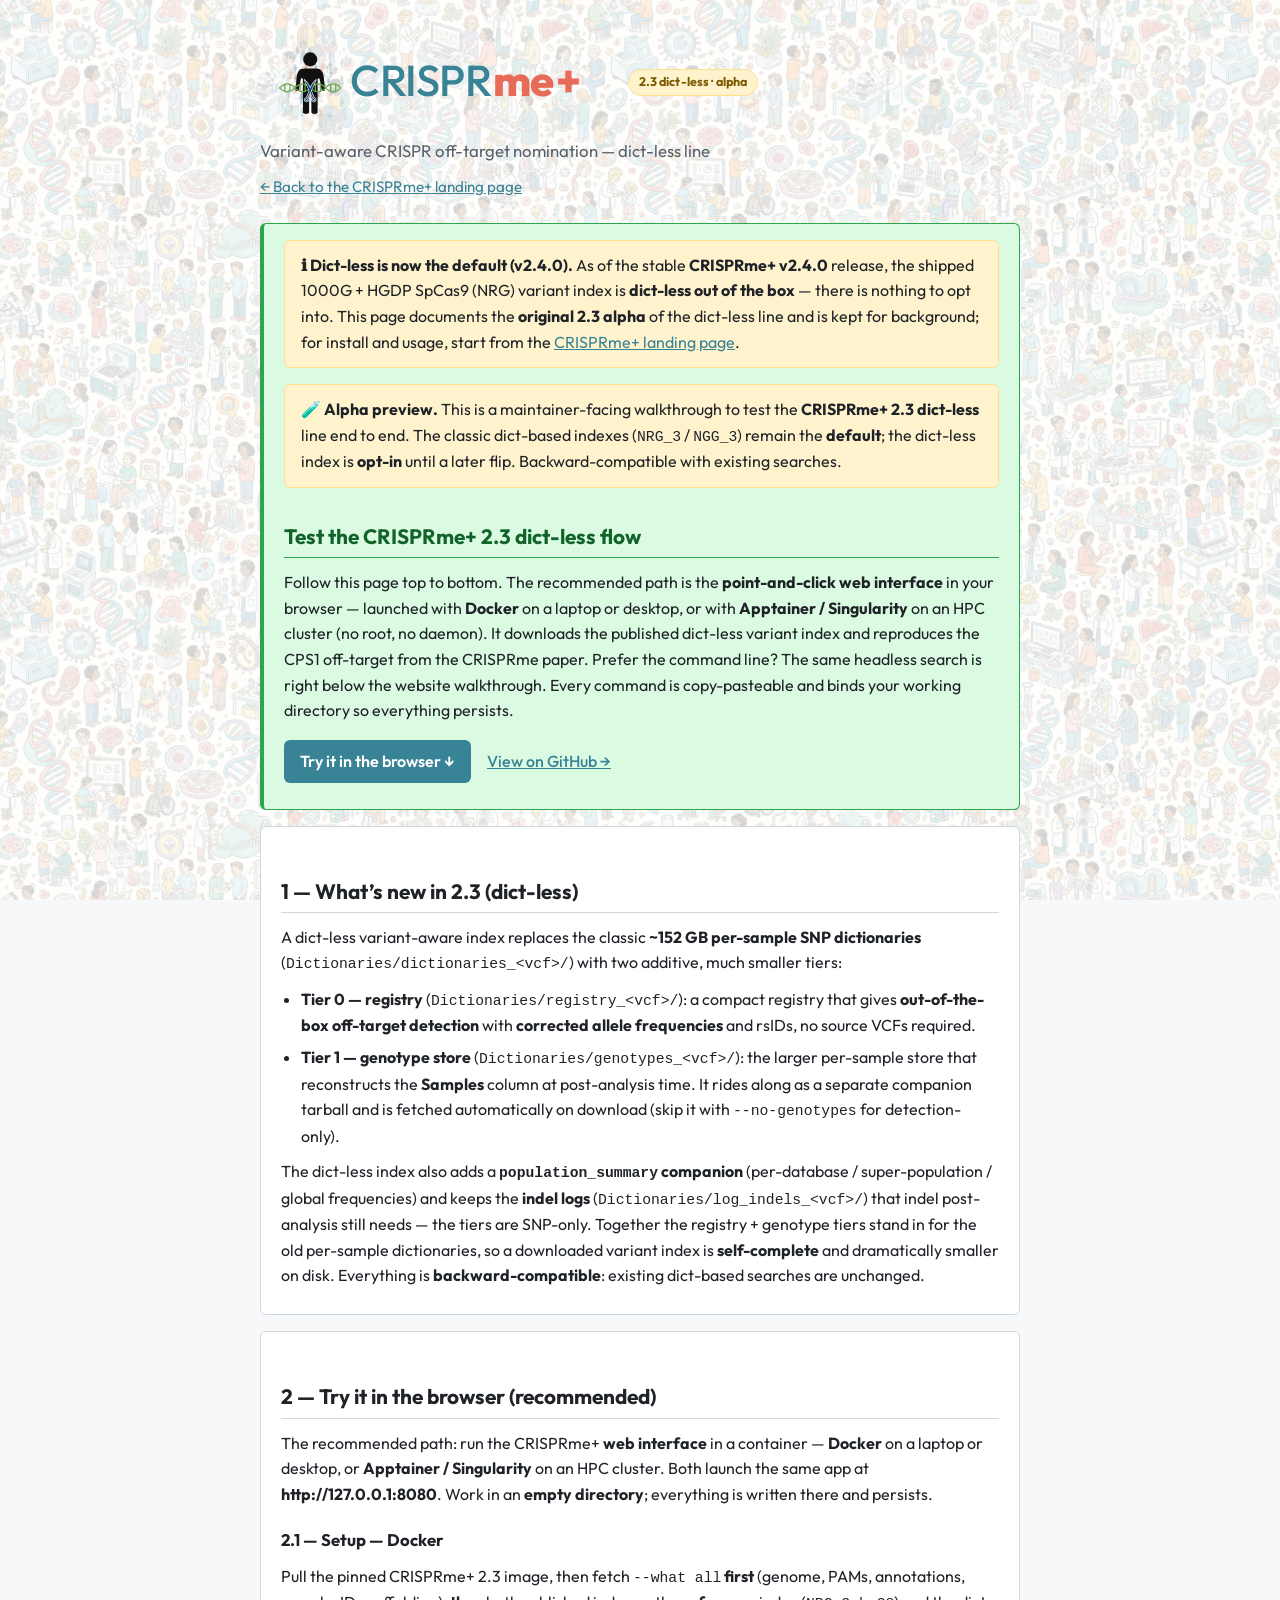
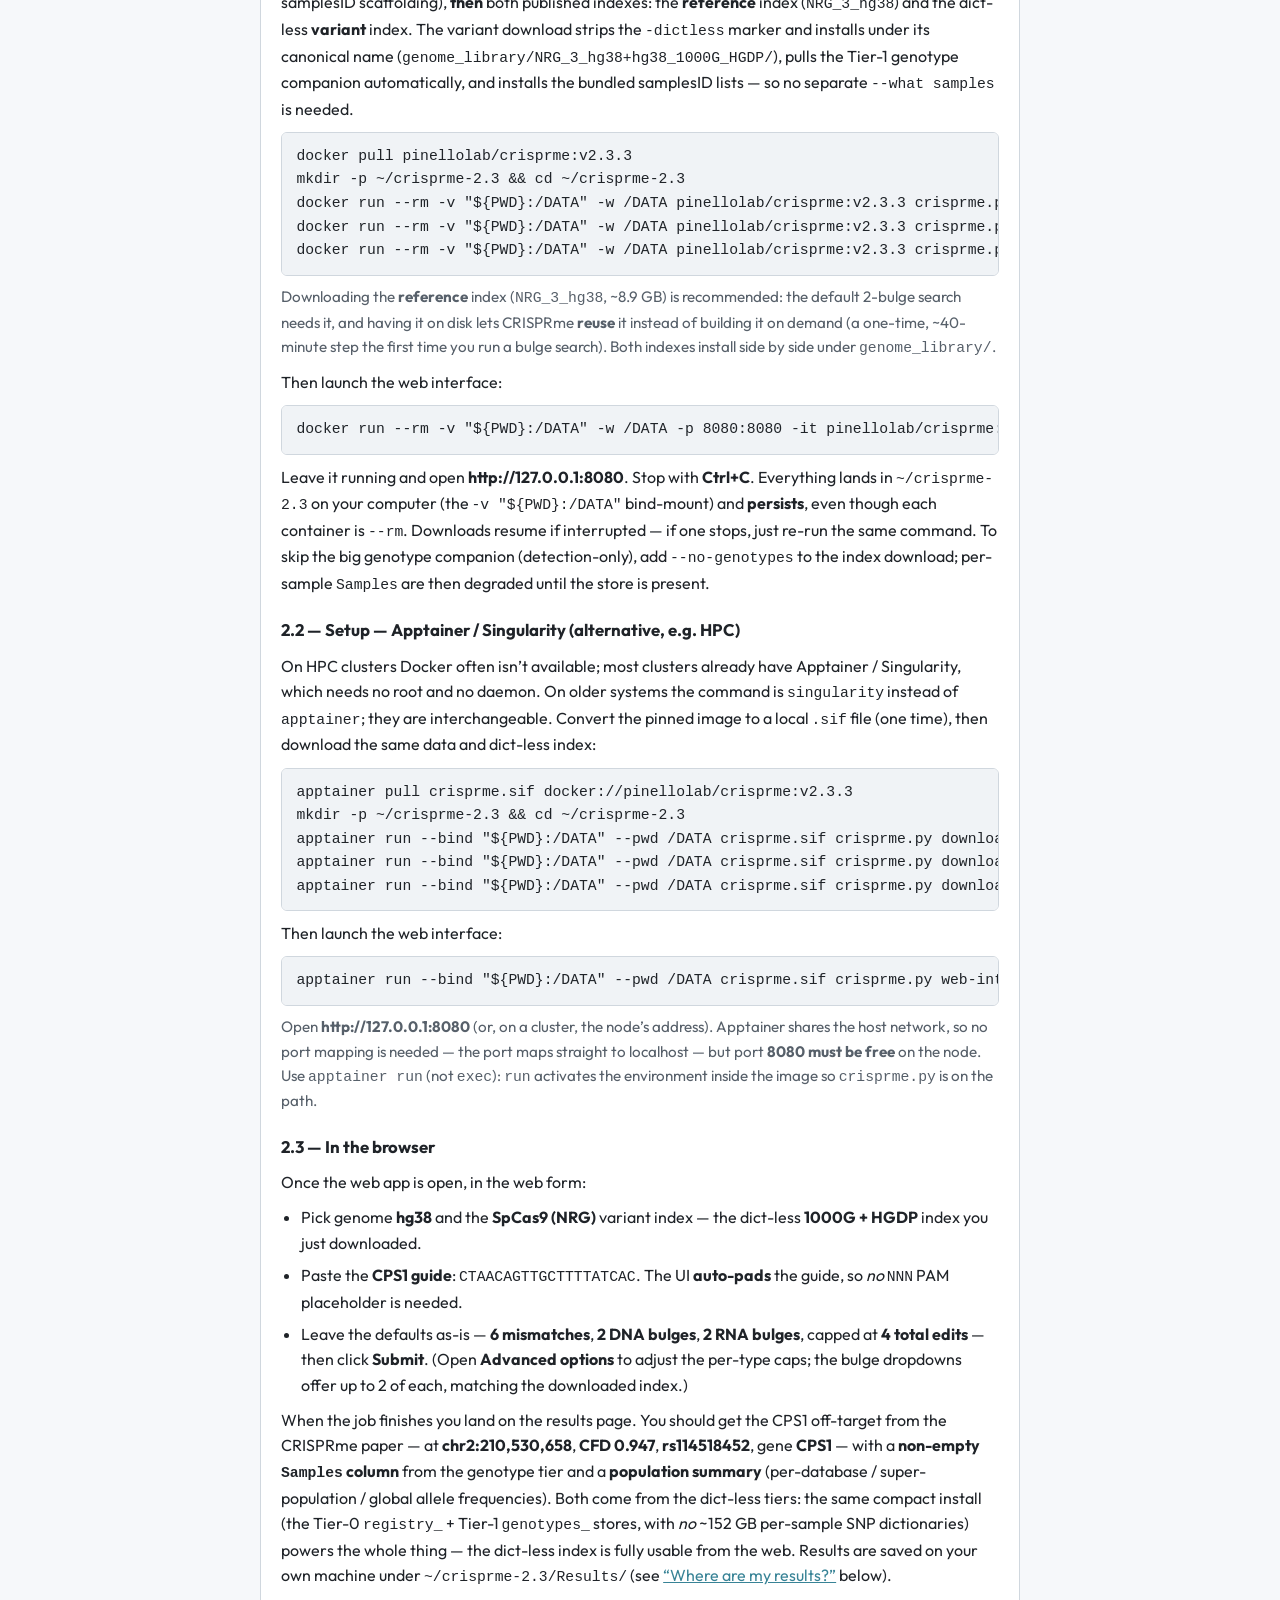
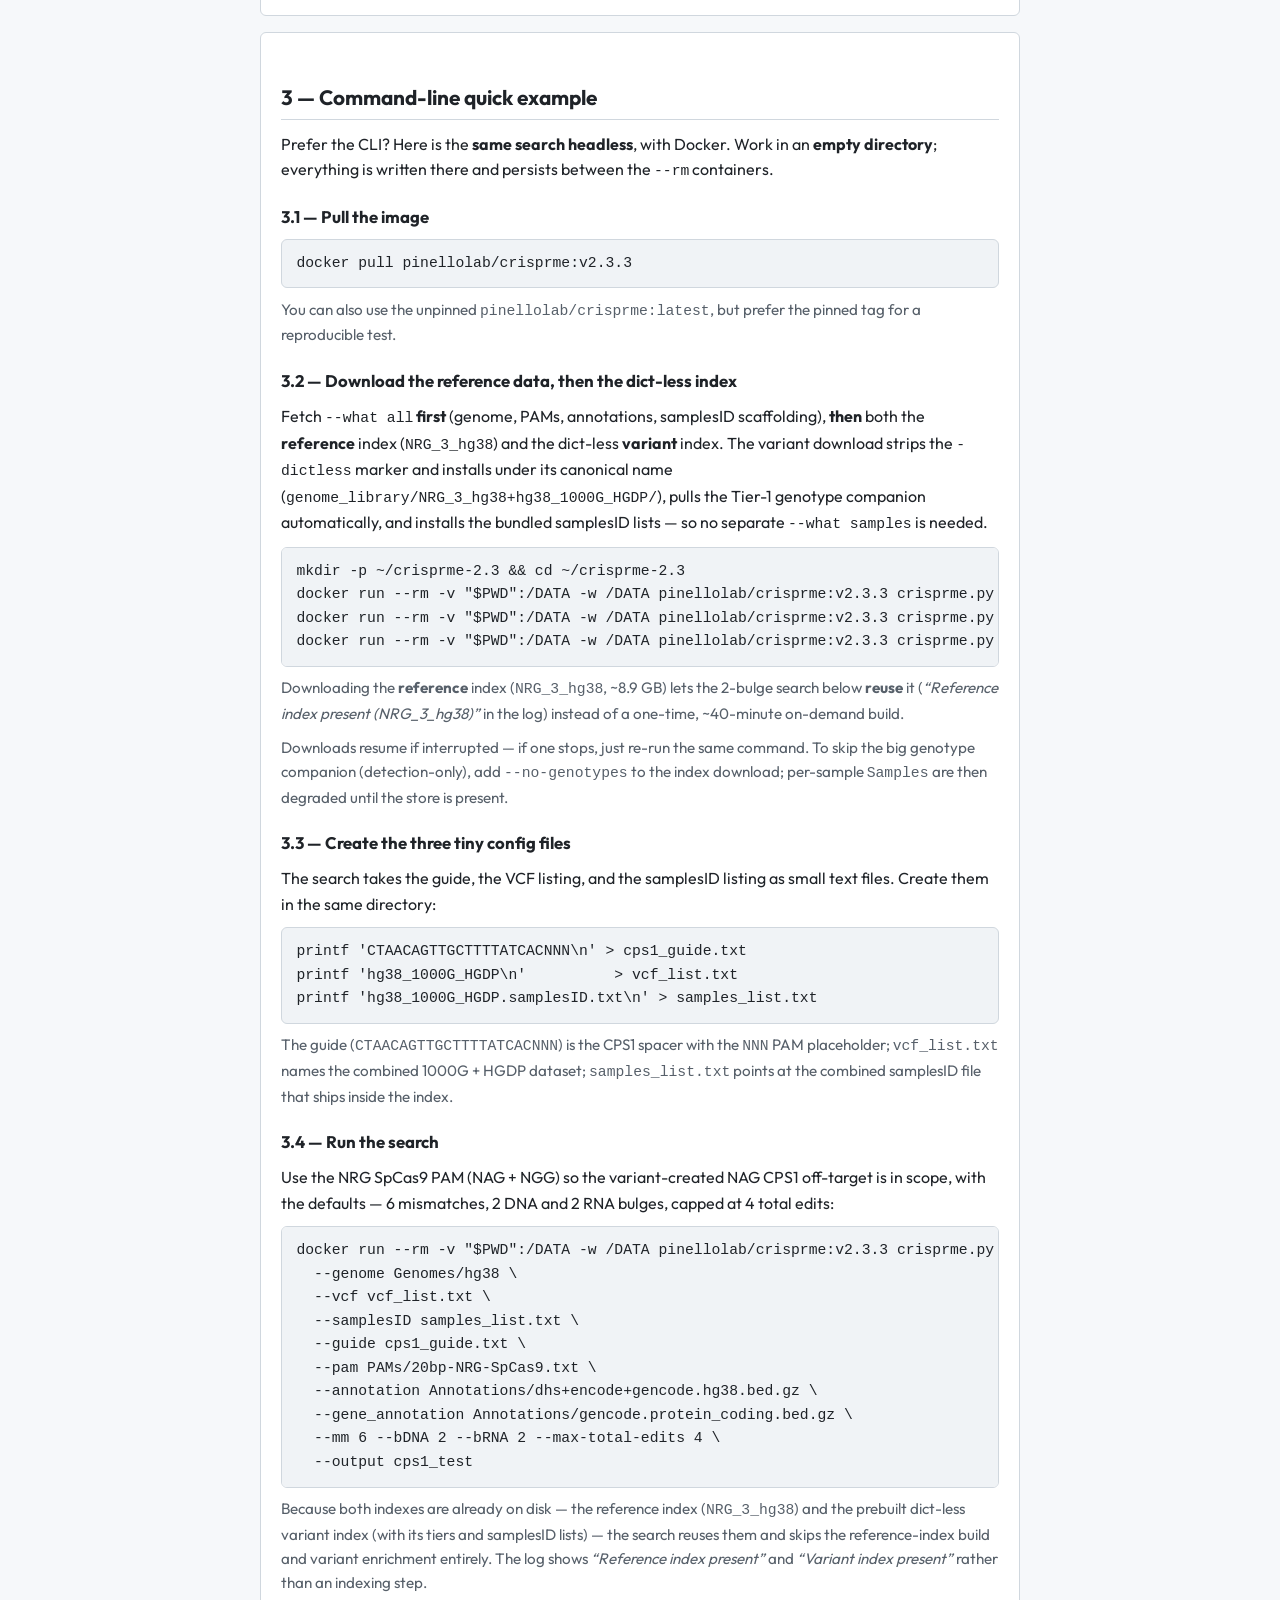
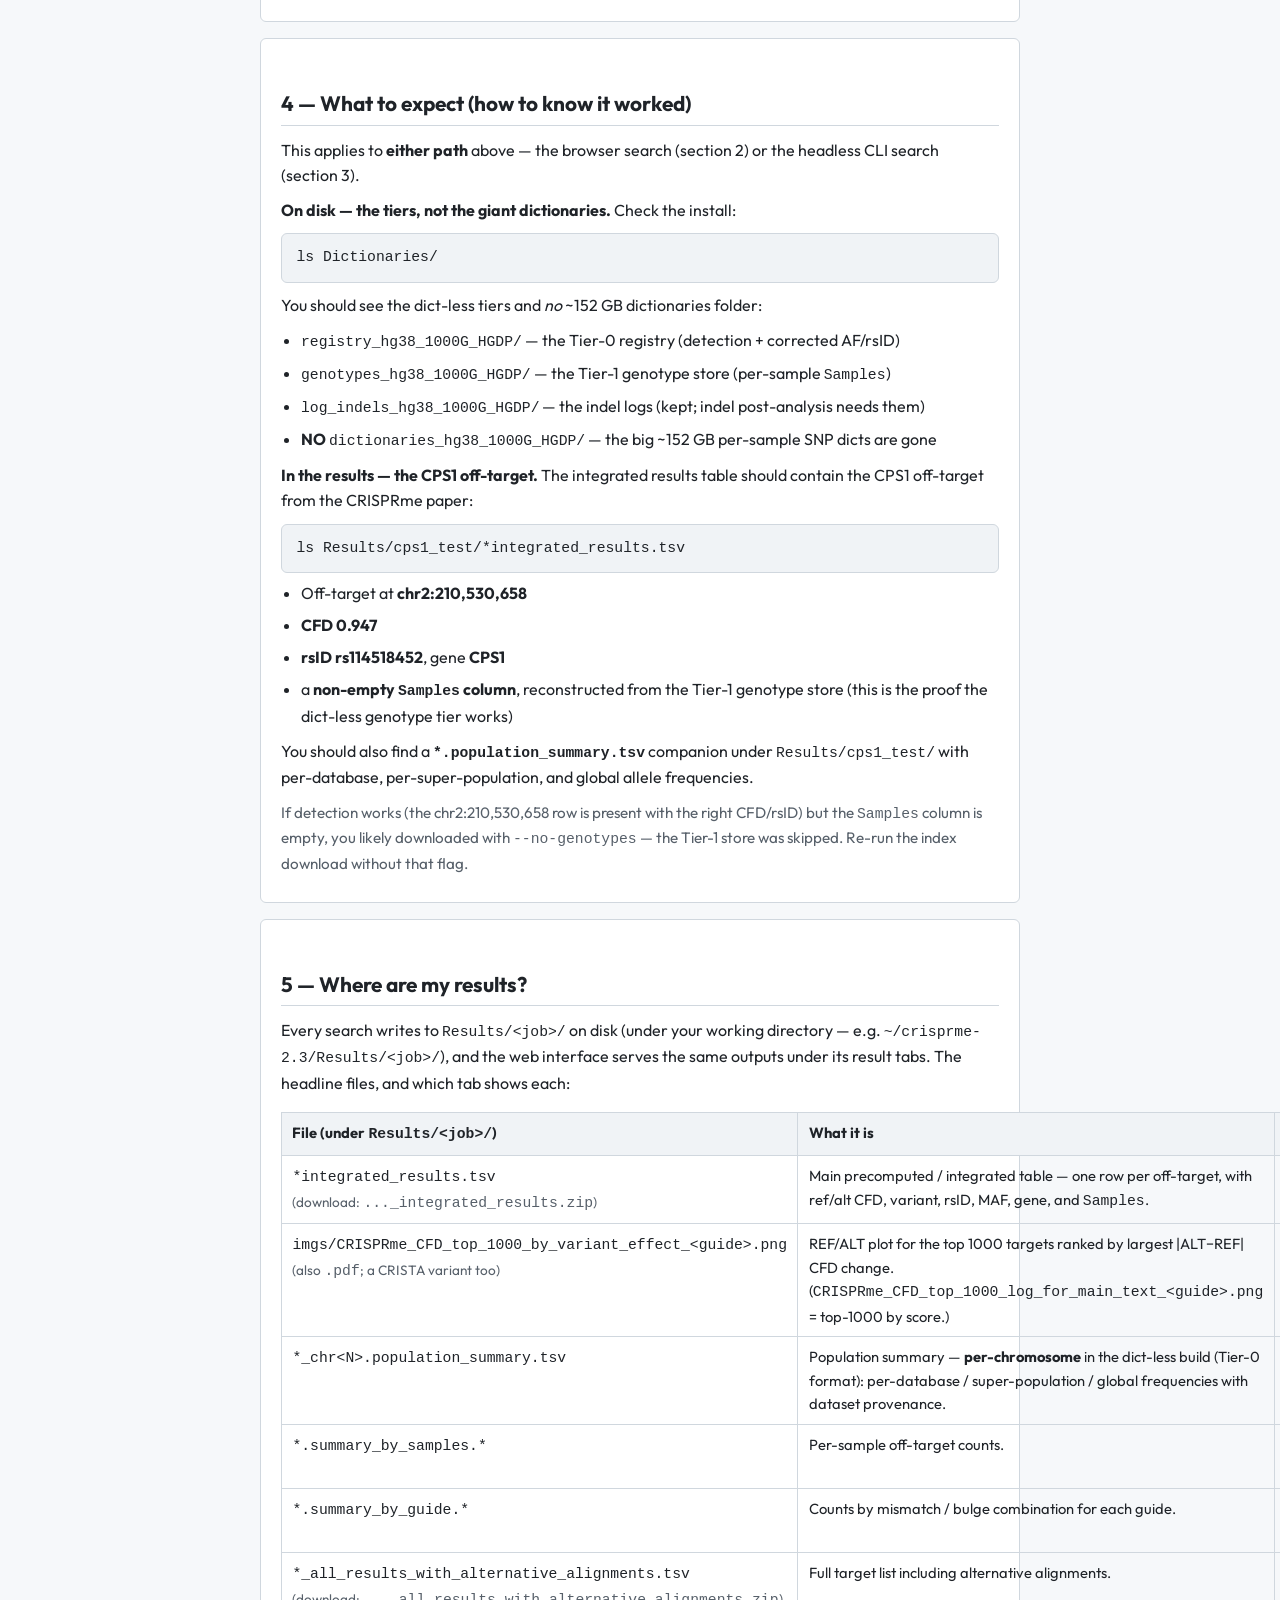
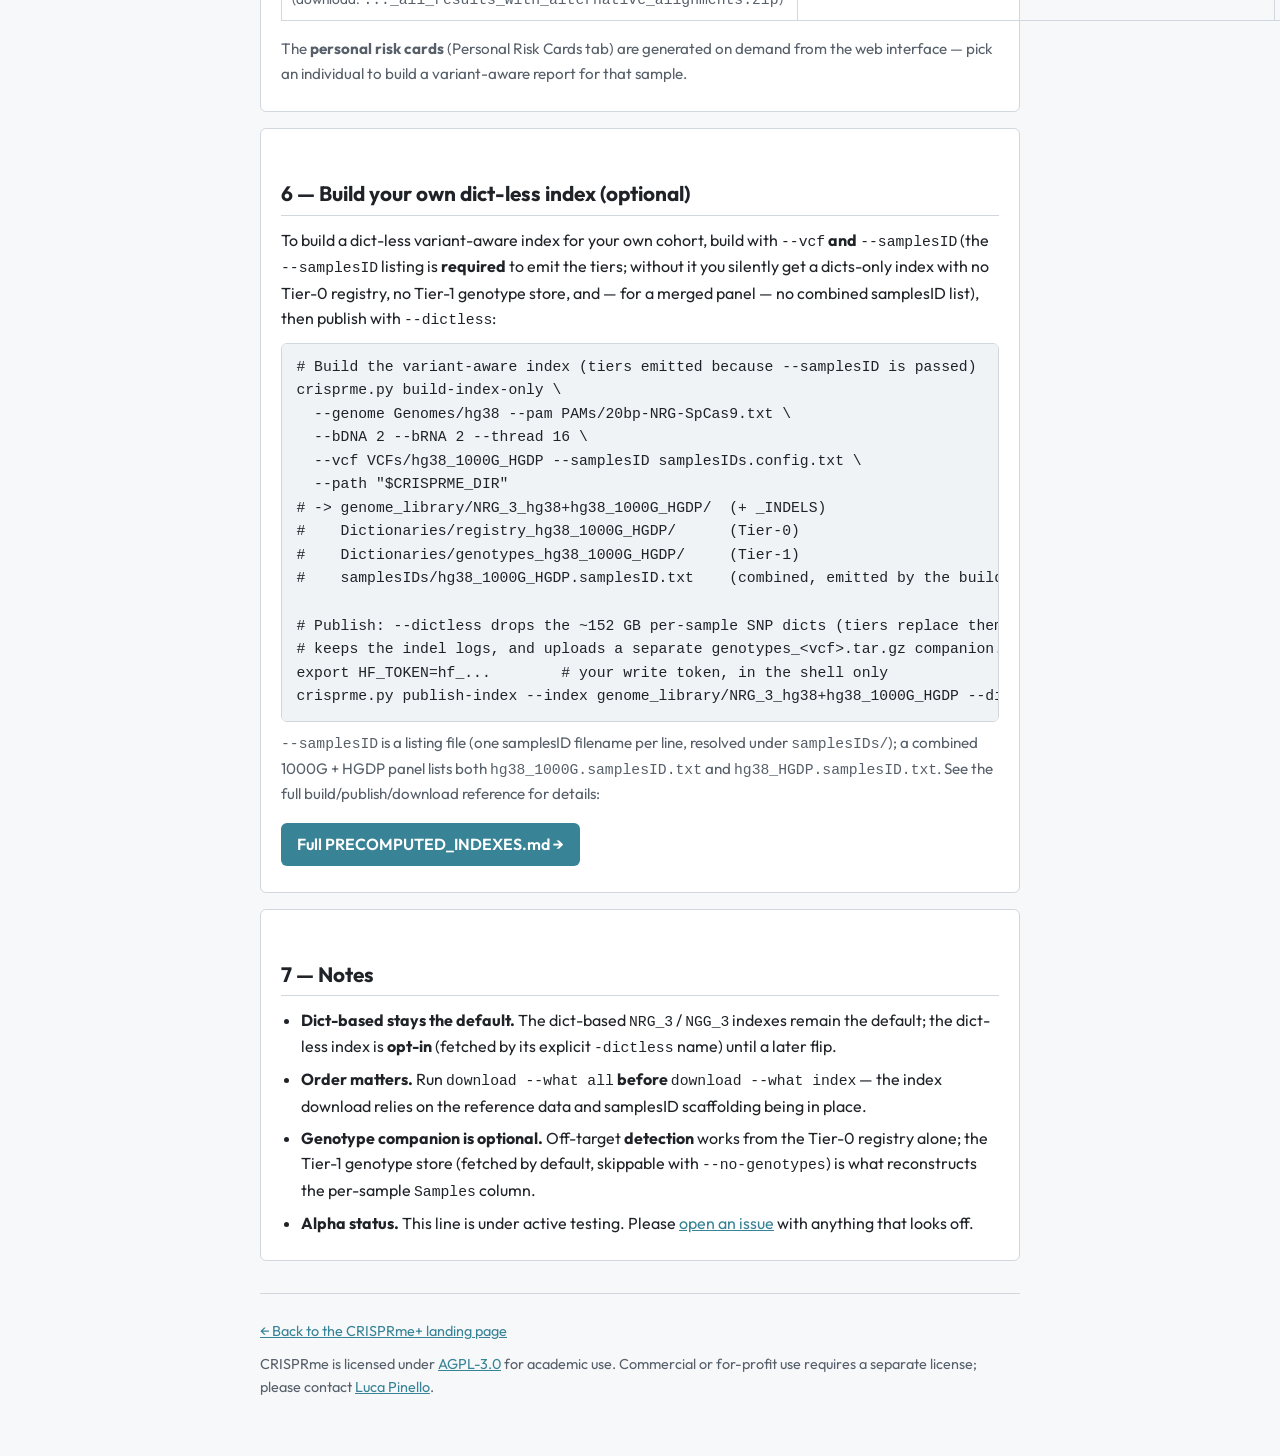
==== commit e2d03ee8: "site: update landing page to CRISPRme+ v2.4.0 (dict-less is the default) - v2.2.0 -> v2.4.0 across t" ====
--- a/docs/alpha_2.3/index.html
+++ b/docs/alpha_2.3/index.html
@@ -49,6 +49,14 @@
   <main>
     <section class="notice" aria-labelledby="intro-heading">
       <p class="alpha-banner">
+        <strong>&#8505; Dict-less is now the default (v2.4.0).</strong> As of the stable
+        <strong>CRISPRme+ v2.4.0</strong> release, the shipped 1000G&nbsp;+&nbsp;HGDP
+        SpCas9&nbsp;(NRG) variant index is <strong>dict-less out of the box</strong> &mdash;
+        there is nothing to opt into. This page documents the <strong>original 2.3
+        alpha</strong> of the dict-less line and is kept for background; for install and
+        usage, start from the <a href="../">CRISPRme+ landing page</a>.
+      </p>
+      <p class="alpha-banner">
         <strong>&#129514; Alpha preview.</strong> This is a maintainer-facing walkthrough
         to test the <strong>CRISPRme+ 2.3 dict-less</strong> line end to end. The
         classic dict-based indexes (<code>NRG_3</code> / <code>NGG_3</code>) remain the
